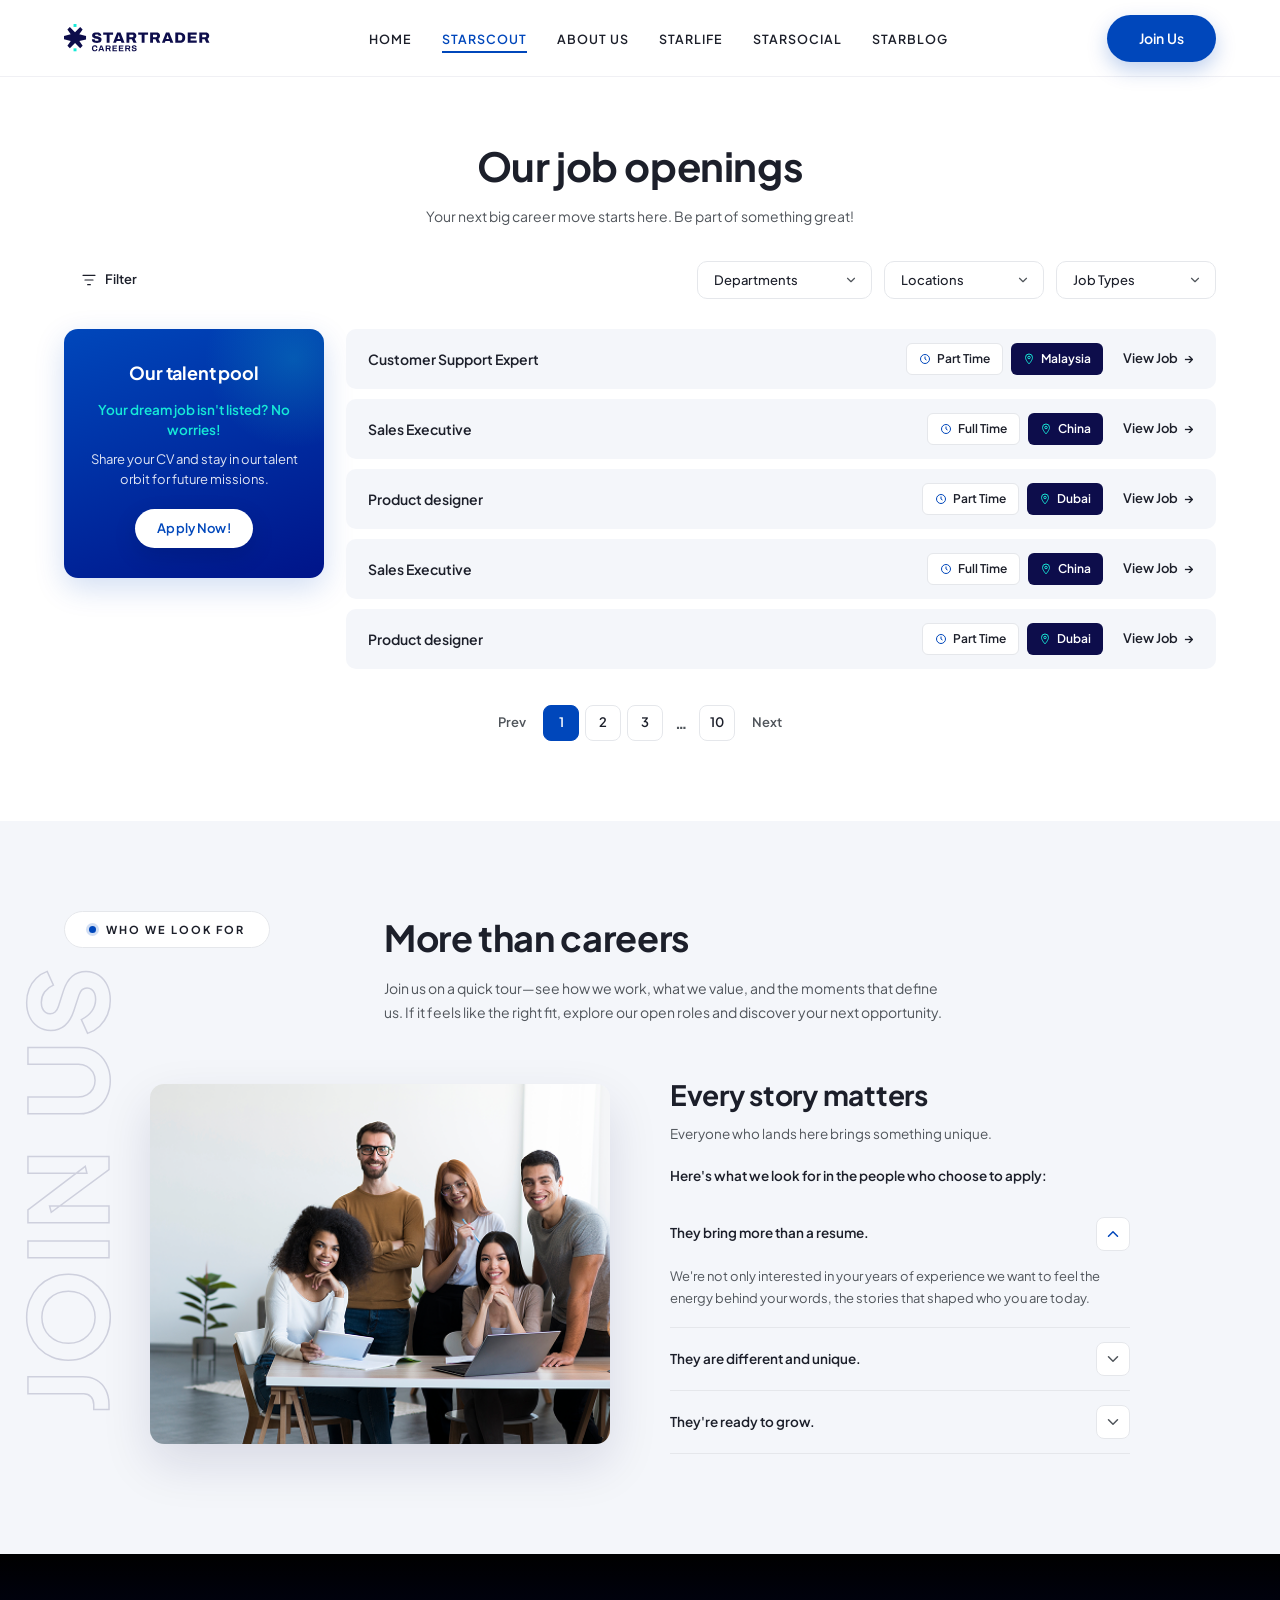
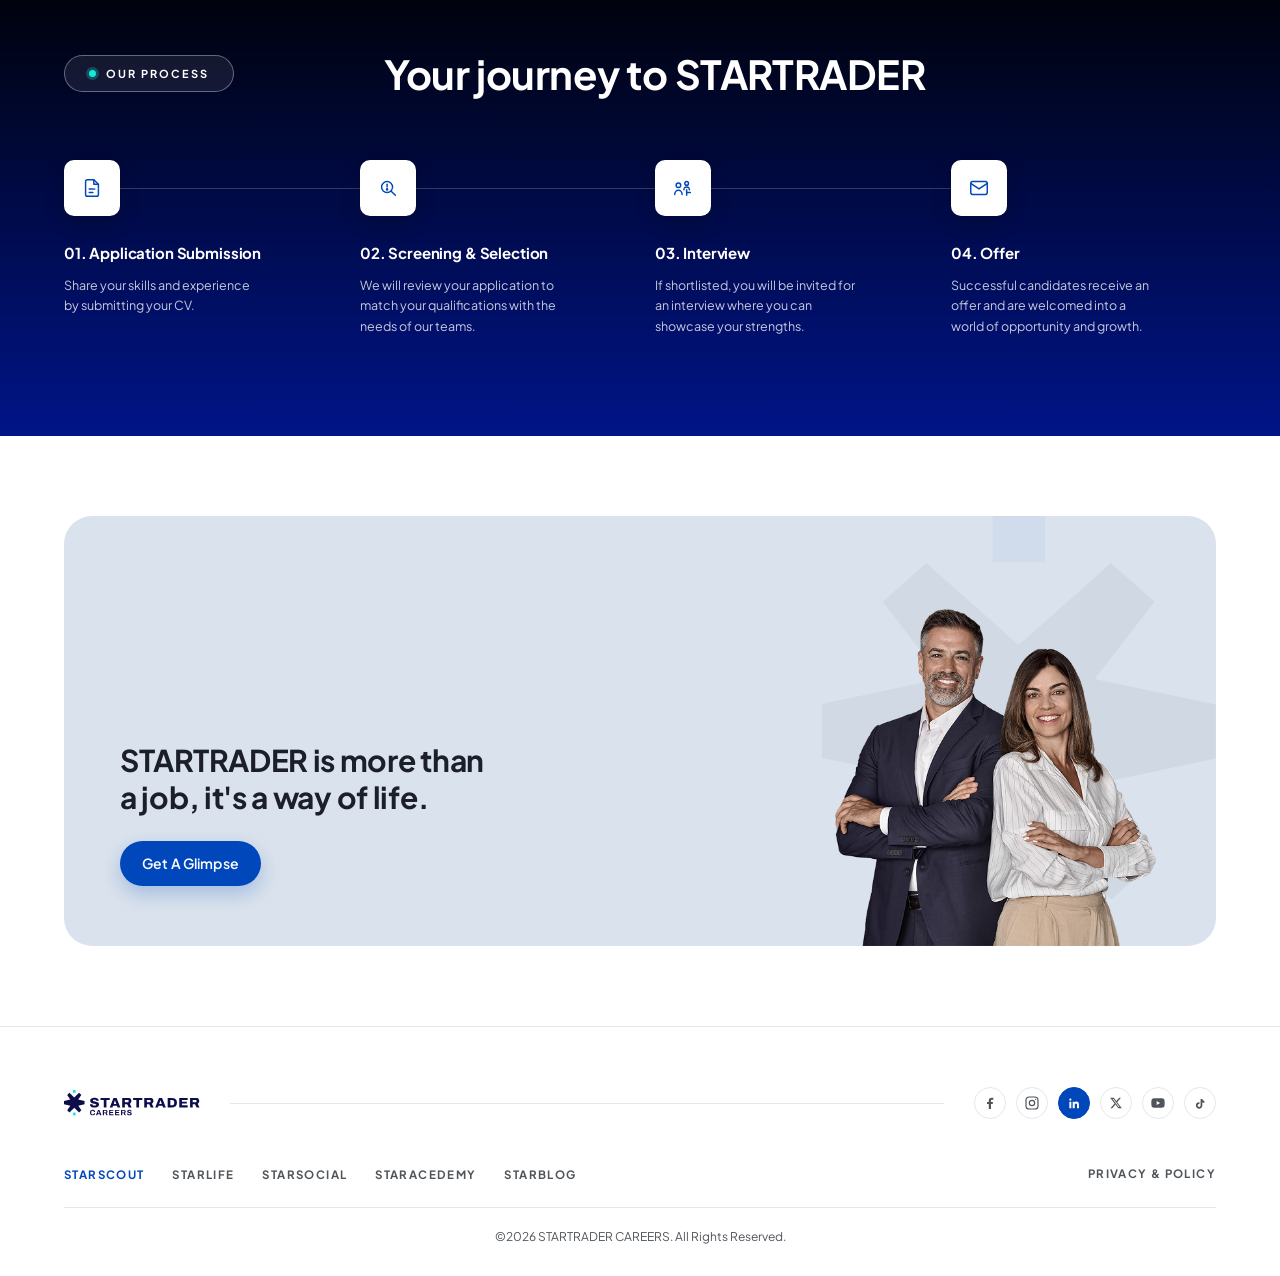
==== starscout.html @ c2f497a6 "Initial commit: Startrader Careers — home + STARSCOUT pages Full static site for STARTRADER Careers " ====
<!DOCTYPE html>
<html lang="en">
<head>
  <meta charset="UTF-8" />
  <meta name="viewport" content="width=device-width, initial-scale=1.0" />
  <meta name="description" content="STARSCOUT — Our job openings. Your next big career move starts here. Explore open positions at STARTRADER." />
  <title>STARSCOUT — STARTRADER Careers</title>

  <link rel="preconnect" href="https://fonts.googleapis.com" />
  <link rel="preconnect" href="https://fonts.gstatic.com" crossorigin />
  <link href="https://fonts.googleapis.com/css2?family=Plus+Jakarta+Sans:wght@300;400;500;600;700;800&display=swap" rel="stylesheet" />

  <link rel="icon" type="image/svg+xml" href="assets/Images/StarCareerLogo.svg" />
  <link rel="stylesheet" href="styles.css" />
</head>
<body class="page-starscout">

  <!-- ============ HEADER ============ -->
  <header class="site-header" id="siteHeader">
    <div class="container header-inner">
      <a class="brand" href="index.html" aria-label="STARTRADER Careers home">
        <img src="assets/Images/StarCareerLogo.svg" alt="STARTRADER Careers" />
      </a>

      <nav class="primary-nav" aria-label="Primary">
        <ul>
          <li><a href="index.html" class="nav-link">HOME</a></li>
          <li><a href="starscout.html" class="nav-link active">STARSCOUT</a></li>
          <li><a href="index.html#about" class="nav-link">ABOUT US</a></li>
          <li><a href="index.html#starlife" class="nav-link">STARLIFE</a></li>
          <li><a href="index.html#starsocial" class="nav-link">STARSOCIAL</a></li>
          <li><a href="index.html#starblog" class="nav-link">STARBLOG</a></li>
        </ul>
      </nav>

      <a href="#talent-pool" class="btn btn-primary join-btn">Join Us</a>

      <button class="menu-toggle" id="menuToggle" aria-label="Open menu" aria-expanded="false">
        <span></span><span></span><span></span>
      </button>
    </div>

    <div class="mobile-drawer" id="mobileDrawer" aria-hidden="true">
      <ul>
        <li><a href="index.html">HOME</a></li>
        <li><a href="starscout.html" class="active">STARSCOUT</a></li>
        <li><a href="index.html#about">ABOUT US</a></li>
        <li><a href="index.html#starlife">STARLIFE</a></li>
        <li><a href="index.html#starsocial">STARSOCIAL</a></li>
        <li><a href="index.html#starblog">STARBLOG</a></li>
        <li><a href="#talent-pool" class="btn btn-primary">Join Us</a></li>
      </ul>
    </div>
  </header>

  <!-- ============ OUR JOB OPENINGS ============ -->
  <section class="jobs-section" id="jobs">
    <div class="container">
      <header class="jobs-header reveal">
        <h1 class="jobs-title">Our job openings</h1>
        <p class="jobs-subtitle">Your next big career move starts here. Be part of something great!</p>
      </header>

      <!-- Filter bar -->
      <div class="filter-bar reveal" role="region" aria-label="Job filters">
        <button class="filter-trigger" type="button">
          <svg viewBox="0 0 24 24" width="16" height="16" fill="none" stroke="currentColor" stroke-width="1.8" stroke-linecap="round" stroke-linejoin="round" aria-hidden="true">
            <path d="M3 5h18M6 12h12M10 19h4"/>
          </svg>
          Filter
        </button>

        <div class="filter-controls">
          <label class="filter-select">
            <select aria-label="Departments">
              <option>Departments</option>
              <option>Engineering</option>
              <option>Sales</option>
              <option>Design</option>
              <option>Marketing</option>
              <option>Operations</option>
              <option>Customer Support</option>
            </select>
            <svg viewBox="0 0 24 24" width="14" height="14" fill="none" stroke="currentColor" stroke-width="2" stroke-linecap="round" stroke-linejoin="round" aria-hidden="true"><polyline points="6 9 12 15 18 9"/></svg>
          </label>

          <label class="filter-select">
            <select aria-label="Locations">
              <option>Locations</option>
              <option>Malaysia</option>
              <option>China</option>
              <option>Dubai</option>
              <option>Singapore</option>
              <option>United Kingdom</option>
            </select>
            <svg viewBox="0 0 24 24" width="14" height="14" fill="none" stroke="currentColor" stroke-width="2" stroke-linecap="round" stroke-linejoin="round" aria-hidden="true"><polyline points="6 9 12 15 18 9"/></svg>
          </label>

          <label class="filter-select">
            <select aria-label="Job Types">
              <option>Job Types</option>
              <option>Full Time</option>
              <option>Part Time</option>
              <option>Contract</option>
              <option>Internship</option>
            </select>
            <svg viewBox="0 0 24 24" width="14" height="14" fill="none" stroke="currentColor" stroke-width="2" stroke-linecap="round" stroke-linejoin="round" aria-hidden="true"><polyline points="6 9 12 15 18 9"/></svg>
          </label>
        </div>
      </div>

      <!-- Jobs layout: talent pool + job rows -->
      <div class="jobs-grid">

        <!-- Talent pool card -->
        <aside class="talent-pool reveal" id="talent-pool">
          <div class="talent-pool-inner">
            <h3>Our talent pool</h3>
            <p class="talent-hook">Your dream job isn't listed? No worries!</p>
            <p class="talent-desc">Share your CV and stay in our talent orbit for future missions.</p>
            <a href="#" class="btn btn-white talent-cta">Apply Now!</a>
          </div>
        </aside>

        <!-- Job rows -->
        <ul class="job-list" id="jobList">
          <li class="job-row reveal" data-delay="0">
            <span class="job-title">Customer Support Expert</span>
            <span class="job-tags">
              <span class="tag tag-time"><svg viewBox="0 0 24 24" width="12" height="12" fill="none" stroke="currentColor" stroke-width="2"><circle cx="12" cy="12" r="9"/><polyline points="12 7 12 12 15 14"/></svg>Part Time</span>
              <span class="tag tag-loc"><svg viewBox="0 0 24 24" width="12" height="12" fill="none" stroke="currentColor" stroke-width="2"><path d="M12 22s-7-8-7-13a7 7 0 0 1 14 0c0 5-7 13-7 13z"/><circle cx="12" cy="9" r="2.5"/></svg>Malaysia</span>
            </span>
            <a href="#" class="job-view">View Job <span aria-hidden="true">→</span></a>
          </li>

          <li class="job-row reveal" data-delay="60">
            <span class="job-title">Sales Executive</span>
            <span class="job-tags">
              <span class="tag tag-time"><svg viewBox="0 0 24 24" width="12" height="12" fill="none" stroke="currentColor" stroke-width="2"><circle cx="12" cy="12" r="9"/><polyline points="12 7 12 12 15 14"/></svg>Full Time</span>
              <span class="tag tag-loc"><svg viewBox="0 0 24 24" width="12" height="12" fill="none" stroke="currentColor" stroke-width="2"><path d="M12 22s-7-8-7-13a7 7 0 0 1 14 0c0 5-7 13-7 13z"/><circle cx="12" cy="9" r="2.5"/></svg>China</span>
            </span>
            <a href="#" class="job-view">View Job <span aria-hidden="true">→</span></a>
          </li>

          <li class="job-row reveal" data-delay="120">
            <span class="job-title">Product designer</span>
            <span class="job-tags">
              <span class="tag tag-time"><svg viewBox="0 0 24 24" width="12" height="12" fill="none" stroke="currentColor" stroke-width="2"><circle cx="12" cy="12" r="9"/><polyline points="12 7 12 12 15 14"/></svg>Part Time</span>
              <span class="tag tag-loc"><svg viewBox="0 0 24 24" width="12" height="12" fill="none" stroke="currentColor" stroke-width="2"><path d="M12 22s-7-8-7-13a7 7 0 0 1 14 0c0 5-7 13-7 13z"/><circle cx="12" cy="9" r="2.5"/></svg>Dubai</span>
            </span>
            <a href="#" class="job-view">View Job <span aria-hidden="true">→</span></a>
          </li>

          <li class="job-row reveal" data-delay="180">
            <span class="job-title">Sales Executive</span>
            <span class="job-tags">
              <span class="tag tag-time"><svg viewBox="0 0 24 24" width="12" height="12" fill="none" stroke="currentColor" stroke-width="2"><circle cx="12" cy="12" r="9"/><polyline points="12 7 12 12 15 14"/></svg>Full Time</span>
              <span class="tag tag-loc"><svg viewBox="0 0 24 24" width="12" height="12" fill="none" stroke="currentColor" stroke-width="2"><path d="M12 22s-7-8-7-13a7 7 0 0 1 14 0c0 5-7 13-7 13z"/><circle cx="12" cy="9" r="2.5"/></svg>China</span>
            </span>
            <a href="#" class="job-view">View Job <span aria-hidden="true">→</span></a>
          </li>

          <li class="job-row reveal" data-delay="240">
            <span class="job-title">Product designer</span>
            <span class="job-tags">
              <span class="tag tag-time"><svg viewBox="0 0 24 24" width="12" height="12" fill="none" stroke="currentColor" stroke-width="2"><circle cx="12" cy="12" r="9"/><polyline points="12 7 12 12 15 14"/></svg>Part Time</span>
              <span class="tag tag-loc"><svg viewBox="0 0 24 24" width="12" height="12" fill="none" stroke="currentColor" stroke-width="2"><path d="M12 22s-7-8-7-13a7 7 0 0 1 14 0c0 5-7 13-7 13z"/><circle cx="12" cy="9" r="2.5"/></svg>Dubai</span>
            </span>
            <a href="#" class="job-view">View Job <span aria-hidden="true">→</span></a>
          </li>
        </ul>
      </div>

      <!-- Pagination -->
      <nav class="pagination reveal" aria-label="Job results pagination">
        <button class="page-btn page-arrow" type="button" data-action="prev">Prev</button>
        <button class="page-btn is-active" type="button" aria-current="page">1</button>
        <button class="page-btn" type="button">2</button>
        <button class="page-btn" type="button">3</button>
        <span class="page-ellipsis">…</span>
        <button class="page-btn" type="button">10</button>
        <button class="page-btn page-arrow" type="button" data-action="next">Next</button>
      </nav>
    </div>
  </section>

  <!-- ============ MORE THAN CAREERS ============ -->
  <section class="more-careers" id="more-careers">
    <div class="mc-watermark" aria-hidden="true"><span>JOIN US</span></div>

    <div class="container">
      <div class="mc-head">
        <div class="pill pill-light reveal"><span class="pill-dot"></span>WHO WE LOOK FOR</div>
        <div class="mc-headline reveal">
          <h2>More than careers</h2>
          <p>Join us on a quick tour—see how we work, what we value, and the moments that define us. If it feels like the right fit, explore our open roles and discover your next opportunity.</p>
        </div>
      </div>

      <div class="mc-body">
        <div class="mc-image reveal">
          <img src="assets/Images/TeamPurpose.png" alt="STARTRADER team collaborating" />
        </div>

        <div class="mc-content reveal">
          <h3>Every story matters</h3>
          <p class="mc-lede">Everyone who lands here brings something unique.</p>
          <p class="mc-sub">Here's what we look for in the people who choose to apply:</p>

          <div class="accordion" id="mcAccordion">
            <details class="accordion-item" open>
              <summary>
                <span>They bring more than a resume.</span>
                <svg class="acc-icon" viewBox="0 0 24 24" width="20" height="20" fill="none" stroke="currentColor" stroke-width="2" stroke-linecap="round" stroke-linejoin="round" aria-hidden="true"><polyline points="6 9 12 15 18 9"/></svg>
              </summary>
              <div class="accordion-body">
                We're not only interested in your years of experience we want to feel the energy behind your words, the stories that shaped who you are today.
              </div>
            </details>

            <details class="accordion-item">
              <summary>
                <span>They are different and unique.</span>
                <svg class="acc-icon" viewBox="0 0 24 24" width="20" height="20" fill="none" stroke="currentColor" stroke-width="2" stroke-linecap="round" stroke-linejoin="round" aria-hidden="true"><polyline points="6 9 12 15 18 9"/></svg>
              </summary>
              <div class="accordion-body">
                We celebrate the perspectives, backgrounds, and ideas that don't fit a template — the kind that push the team forward in unexpected ways.
              </div>
            </details>

            <details class="accordion-item">
              <summary>
                <span>They're ready to grow.</span>
                <svg class="acc-icon" viewBox="0 0 24 24" width="20" height="20" fill="none" stroke="currentColor" stroke-width="2" stroke-linecap="round" stroke-linejoin="round" aria-hidden="true"><polyline points="6 9 12 15 18 9"/></svg>
              </summary>
              <div class="accordion-body">
                Curiosity, ownership, and a learning mindset matter more than a perfect track record. If you're hungry to grow, we'll meet you there.
              </div>
            </details>
          </div>
        </div>
      </div>
    </div>
  </section>

  <!-- ============ JOURNEY TO STARTRADER ============ -->
  <section class="journey" id="journey">
    <div class="container">
      <header class="journey-head">
        <div class="pill reveal"><span class="pill-dot"></span>OUR PROCESS</div>
        <h2 class="journey-title reveal">Your journey to STARTRADER</h2>
      </header>

      <ol class="journey-steps">
        <li class="journey-step reveal" data-delay="0">
          <div class="step-icon">
            <svg viewBox="0 0 24 24" width="22" height="22" fill="none" stroke="currentColor" stroke-width="1.6" stroke-linecap="round" stroke-linejoin="round" aria-hidden="true">
              <path d="M14 3H7a2 2 0 0 0-2 2v14a2 2 0 0 0 2 2h10a2 2 0 0 0 2-2V8z"/>
              <polyline points="14 3 14 8 19 8"/>
              <line x1="9" y1="13" x2="15" y2="13"/>
              <line x1="9" y1="17" x2="13" y2="17"/>
            </svg>
          </div>
          <h4>01. Application Submission</h4>
          <p>Share your skills and experience by submitting your CV.</p>
        </li>

        <li class="journey-step reveal" data-delay="80">
          <div class="step-icon">
            <svg viewBox="0 0 24 24" width="22" height="22" fill="none" stroke="currentColor" stroke-width="1.6" stroke-linecap="round" stroke-linejoin="round" aria-hidden="true">
              <circle cx="11" cy="11" r="6"/>
              <line x1="15.5" y1="15.5" x2="20" y2="20"/>
              <line x1="11" y1="8" x2="11" y2="11"/>
              <circle cx="11" cy="13.5" r="0.6" fill="currentColor"/>
            </svg>
          </div>
          <h4>02. Screening &amp; Selection</h4>
          <p>We will review your application to match your qualifications with the needs of our teams.</p>
        </li>

        <li class="journey-step reveal" data-delay="160">
          <div class="step-icon">
            <svg viewBox="0 0 24 24" width="22" height="22" fill="none" stroke="currentColor" stroke-width="1.6" stroke-linecap="round" stroke-linejoin="round" aria-hidden="true">
              <circle cx="7" cy="9" r="2.5"/>
              <path d="M3 19c0-2.5 1.8-4.5 4-4.5s4 2 4 4.5"/>
              <circle cx="16" cy="7" r="2"/>
              <path d="M13 14c0-1.8 1.3-3.2 3-3.2s3 1.4 3 3.2"/>
              <line x1="16" y1="14" x2="16" y2="20"/>
              <line x1="16" y1="17" x2="20" y2="17"/>
            </svg>
          </div>
          <h4>03. Interview</h4>
          <p>If shortlisted, you will be invited for an interview where you can showcase your strengths.</p>
        </li>

        <li class="journey-step reveal" data-delay="240">
          <div class="step-icon">
            <svg viewBox="0 0 24 24" width="22" height="22" fill="none" stroke="currentColor" stroke-width="1.6" stroke-linecap="round" stroke-linejoin="round" aria-hidden="true">
              <rect x="3" y="5" width="18" height="14" rx="2"/>
              <polyline points="3 7 12 13 21 7"/>
            </svg>
          </div>
          <h4>04. Offer</h4>
          <p>Successful candidates receive an offer and are welcomed into a world of opportunity and growth.</p>
        </li>
      </ol>
    </div>
  </section>

  <!-- ============ WAY OF LIFE CTA ============ -->
  <section class="final-cta" id="way-of-life">
    <div class="container">
      <div class="cta-card reveal">
        <div class="cta-bg" aria-hidden="true">
          <img src="assets/Images/footerBackground.svg" alt="" />
        </div>
        <div class="cta-copy">
          <h2>STARTRADER is more than<br />a job, it's a way of life.</h2>
          <a href="#jobs" class="btn btn-primary">Get A Glimpse</a>
        </div>
        <div class="cta-people">
          <img src="assets/Images/fotterImage.png" alt="STARTRADER team members" />
        </div>
      </div>
    </div>
  </section>

  <!-- ============ FOOTER ============ -->
  <footer class="site-footer">
    <div class="container">
      <div class="footer-top">
        <a class="brand" href="index.html" aria-label="STARTRADER Careers home">
          <img src="assets/Images/StarCareerLogo.svg" alt="STARTRADER Careers" />
        </a>
        <div class="footer-divider"></div>
        <ul class="footer-socials" aria-label="Social media">
          <li><a href="#" aria-label="Facebook"><svg viewBox="0 0 24 24" width="16" height="16" fill="currentColor"><path d="M13.5 21v-7.5h2.5l.5-3h-3V8.5c0-.9.3-1.5 1.6-1.5H17V4.3C16.6 4.2 15.5 4 14.3 4 11.9 4 10.2 5.5 10.2 8.2v2.3H7.5v3h2.7V21h3.3z"/></svg></a></li>
          <li><a href="#" aria-label="Instagram"><svg viewBox="0 0 24 24" width="16" height="16" fill="none" stroke="currentColor" stroke-width="1.8"><rect x="3" y="3" width="18" height="18" rx="5"/><circle cx="12" cy="12" r="4"/><circle cx="17.5" cy="6.5" r="1" fill="currentColor" stroke="none"/></svg></a></li>
          <li class="social-blue"><a href="#" aria-label="LinkedIn"><svg viewBox="0 0 24 24" width="16" height="16" fill="currentColor"><path d="M6.5 8.5a1.7 1.7 0 110-3.4 1.7 1.7 0 010 3.4zM5 10h3v10H5V10zm5 0h2.9v1.4h.04c.4-.75 1.4-1.55 2.86-1.55 3.06 0 3.62 2 3.62 4.7V20H16.5v-4.6c0-1.1-.02-2.5-1.55-2.5-1.55 0-1.79 1.2-1.79 2.42V20H10V10z"/></svg></a></li>
          <li><a href="#" aria-label="X"><svg viewBox="0 0 24 24" width="14" height="14" fill="currentColor"><path d="M17.5 3h3l-6.6 7.6L22 21h-6.1l-4.8-6.3L5.6 21H2.5l7.1-8.1L2 3h6.2l4.3 5.7L17.5 3zm-1.1 16h1.7L7.7 5H6L16.4 19z"/></svg></a></li>
          <li><a href="#" aria-label="YouTube"><svg viewBox="0 0 24 24" width="16" height="16" fill="currentColor"><path d="M21.6 7.2c-.2-.9-.9-1.6-1.8-1.8C18.1 5 12 5 12 5s-6.1 0-7.8.4c-.9.2-1.6.9-1.8 1.8C2 9 2 12 2 12s0 3 .4 4.8c.2.9.9 1.6 1.8 1.8C5.9 19 12 19 12 19s6.1 0 7.8-.4c.9-.2 1.6-.9 1.8-1.8.4-1.8.4-4.8.4-4.8s0-3-.4-4.8zM10 15V9l5.2 3L10 15z"/></svg></a></li>
          <li><a href="#" aria-label="TikTok"><svg viewBox="0 0 24 24" width="14" height="14" fill="currentColor"><path d="M19.5 8.5c-1.8 0-3.3-1.4-3.5-3.2V5h-3v11.2c0 1.4-1.1 2.5-2.5 2.5S8 17.6 8 16.2s1.1-2.5 2.5-2.5c.2 0 .4 0 .6.1v-3c-.2 0-.4-.05-.6-.05A5.55 5.55 0 0 0 5 16.2C5 19.3 7.5 21.7 10.5 21.7s5.5-2.5 5.5-5.5v-5.5c1 .7 2.2 1.1 3.5 1.1V8.5z"/></svg></a></li>
        </ul>
      </div>

      <div class="footer-bottom">
        <ul class="footer-links">
          <li><a href="starscout.html" class="active">STARSCOUT</a></li>
          <li><a href="index.html#starlife">STARLIFE</a></li>
          <li><a href="index.html#starsocial">STARSOCIAL</a></li>
          <li><a href="#">STARACEDEMY</a></li>
          <li><a href="index.html#starblog">STARBLOG</a></li>
        </ul>
        <a href="#" class="footer-policy">PRIVACY &amp; POLICY</a>
      </div>

      <p class="copyright">©2026 STARTRADER CAREERS. All Rights Reserved.</p>
    </div>
  </footer>

  <script src="script.js"></script>
</body>
</html>
---- styles.css ----
/* ============================================
   STARTRADER CAREERS — Stylesheet
   Brand colors: https://www.startrader.com/brand-hub/
============================================ */

:root {
  --primary-dark-blue: #0D0D4B;
  --primary-cyan:      #16E9D7;
  --primary-blue:      #0047BB;
  --light-gray:        #DAE3ED;
  --navy-blue:         #001489;
  --dark-charcoal:     #1C1F2A;
  --medium-gray:       #50555B;
  --warm-beige:        #DFC5AE;

  --white:             #FFFFFF;
  --off-white:         #F4F6FA;
  --black:             #0A0A1A;
  --text:              #1C1F2A;
  --text-muted:        #6B7280;
  --border:            #E5E7EB;

  --radius-sm: 8px;
  --radius-md: 14px;
  --radius-lg: 22px;
  --radius-xl: 28px;

  --shadow-sm: 0 2px 8px rgba(13, 13, 75, 0.06);
  --shadow-md: 0 10px 30px rgba(13, 13, 75, 0.10);
  --shadow-lg: 0 24px 60px rgba(13, 13, 75, 0.18);

  --ease: cubic-bezier(.22, .61, .36, 1);
  --ease-out: cubic-bezier(.16, 1, .3, 1);

  --header-h: 76px;
  --max-w: 1200px;
}

/* ============== RESET ============== */
*,*::before,*::after { box-sizing: border-box; }
html { scroll-behavior: smooth; -webkit-text-size-adjust: 100%; }
body {
  margin: 0;
  font-family: 'Plus Jakarta Sans', system-ui, -apple-system, Segoe UI, Roboto, sans-serif;
  color: var(--text);
  background: var(--white);
  line-height: 1.5;
  -webkit-font-smoothing: antialiased;
  text-rendering: optimizeLegibility;
  overflow-x: hidden;
}
img, svg, video { display: block; max-width: 100%; height: auto; }
a { color: inherit; text-decoration: none; }
ul { list-style: none; padding: 0; margin: 0; }
button { font: inherit; cursor: pointer; border: 0; background: none; color: inherit; }
h1,h2,h3,h4 { margin: 0; font-weight: 700; letter-spacing: -0.01em; }
p { margin: 0; }

.container {
  width: 100%;
  max-width: var(--max-w);
  margin: 0 auto;
  padding: 0 24px;
}

/* ============== BUTTONS ============== */
.btn {
  display: inline-flex;
  align-items: center;
  justify-content: center;
  gap: 8px;
  padding: 12px 22px;
  border-radius: 50px;
  font-weight: 600;
  font-size: 14px;
  letter-spacing: 0.01em;
  transition: transform .25s var(--ease), box-shadow .25s var(--ease), background .25s var(--ease), color .25s var(--ease);
  white-space: nowrap;
}
.btn-primary {
  background: var(--primary-blue);
  color: #fff;
  box-shadow: 0 8px 20px rgba(0, 71, 187, 0.25);
}
.btn-primary:hover {
  transform: translateY(-2px);
  box-shadow: 0 14px 28px rgba(0, 71, 187, 0.35);
  background: #003ea5;
}
.btn-ghost {
  background: rgba(255,255,255,0.08);
  color: #fff;
  border: 1.5px solid rgba(255,255,255,0.9);
  backdrop-filter: blur(8px);
  -webkit-backdrop-filter: blur(8px);
}
.btn-ghost:hover {
  background: #fff;
  color: var(--primary-blue);
  transform: translateY(-2px);
}
.btn-white {
  background: var(--white);
  color: var(--primary-blue);
  box-shadow: 0 8px 24px rgba(0,0,0,0.12);
}
.btn-white:hover {
  transform: translateY(-2px);
  box-shadow: 0 14px 32px rgba(0,0,0,0.2);
  background: var(--primary-blue);
  color: #fff;
}

/* ============== HEADER ============== */
.site-header {
  position: fixed;
  top: 0; left: 0; right: 0;
  background: rgba(255,255,255,0.85);
  backdrop-filter: blur(14px);
  -webkit-backdrop-filter: blur(14px);
  border-bottom: 1px solid rgba(13, 13, 75, 0.06);
  z-index: 100;
  transition: box-shadow .3s var(--ease), background .3s var(--ease);
}
.site-header.scrolled {
  background: rgba(255,255,255,0.95);
  box-shadow: var(--shadow-sm);
}
.header-inner {
  height: var(--header-h);
  display: flex;
  align-items: center;
  justify-content: space-between;
  gap: 24px;
}
.brand img { height: 28px; width: auto; }
.primary-nav ul {
  display: flex;
  gap: 30px;
  align-items: center;
}
.nav-link {
  position: relative;
  font-size: 12.5px;
  font-weight: 600;
  letter-spacing: 0.08em;
  color: var(--text);
  padding: 6px 0;
  transition: color .25s var(--ease);
}
.nav-link::after {
  content: '';
  position: absolute;
  left: 50%;
  bottom: 0;
  height: 2px;
  width: 0;
  background: var(--primary-blue);
  transition: width .35s var(--ease), left .35s var(--ease);
}
.nav-link:hover { color: var(--primary-blue); }
.nav-link:hover::after,
.nav-link.active::after { width: 100%; left: 0; }
.nav-link.active { color: var(--primary-blue); }
.join-btn {
  padding: 13px 32px;
  font-size: 14px;
  border-radius: 50px;
}

.menu-toggle {
  display: none;
  width: 36px; height: 36px;
  flex-direction: column;
  justify-content: center;
  gap: 5px;
  align-items: center;
}
.menu-toggle span {
  width: 22px; height: 2px;
  background: var(--text);
  border-radius: 2px;
  transition: transform .3s var(--ease), opacity .3s var(--ease);
}
.menu-toggle.open span:nth-child(1) { transform: translateY(7px) rotate(45deg); }
.menu-toggle.open span:nth-child(2) { opacity: 0; }
.menu-toggle.open span:nth-child(3) { transform: translateY(-7px) rotate(-45deg); }

.mobile-drawer {
  position: fixed;
  top: var(--header-h);
  left: 0; right: 0;
  background: #fff;
  box-shadow: var(--shadow-md);
  max-height: 0;
  overflow: hidden;
  transition: max-height .4s var(--ease);
}
.mobile-drawer.open { max-height: 560px; }
.mobile-drawer ul {
  padding: 12px 20px 22px;
  display: flex;
  flex-direction: column;
  gap: 0;
}
.mobile-drawer a:not(.btn) {
  display: block;
  padding: 14px 4px;
  font-size: 13.5px;
  font-weight: 600;
  letter-spacing: 0.08em;
  color: var(--text);
  border-bottom: 1px solid var(--border);
  transition: color .2s var(--ease);
}
.mobile-drawer a:not(.btn):hover,
.mobile-drawer a.active { color: var(--primary-blue); }
.mobile-drawer .btn {
  display: inline-flex;
  margin: 18px 0 0;
  align-self: flex-start;
  padding: 11px 28px;
  font-size: 13.5px;
}

/* ============== HERO ============== */
.hero {
  position: relative;
  min-height: 560px;
  height: 75vh;
  max-height: 720px;
  margin-top: var(--header-h);
  overflow: hidden;
  display: flex;
  align-items: center;
  background: #111;
}
.hero-media {
  position: absolute; inset: 0;
  z-index: 0;
}
.hero-img {
  width: 100%; height: 100%;
  object-fit: cover;
  object-position: center right;
  transform: scale(1.05);
  animation: heroZoom 14s var(--ease-out) forwards;
}
@keyframes heroZoom {
  from { transform: scale(1.12); }
  to { transform: scale(1); }
}
.hero::before {
  content:'';
  position:absolute; inset:0;
  background: linear-gradient(90deg, rgba(13,13,75,0.55) 0%, rgba(13,13,75,0.25) 45%, rgba(13,13,75,0) 70%);
  z-index: 1;
}
.hero-content {
  position: relative;
  z-index: 2;
  color: #fff;
}
.hero-title {
  font-size: clamp(28px, 4.6vw, 56px);
  line-height: 1.1;
  font-weight: 600;
  max-width: 760px;
  letter-spacing: -0.02em;
}
.hero-brand { font-weight: 800; }
.hero-rule {
  width: 200px; height: 2px;
  background: #fff;
  margin: 24px 0 28px;
  transform-origin: left;
  transform: scaleX(0);
  animation: ruleIn 1.2s var(--ease-out) .5s forwards;
}
@keyframes ruleIn { to { transform: scaleX(1); } }
.hero-cta { font-size: 13px; padding: 12px 26px; }

/* ============== VIDEO STRIP ============== */
.video-strip {
  position: relative;
  width: 100%;
  background: #000;
  aspect-ratio: 16 / 9;
  max-height: 720px;
  overflow: hidden;
}
.brand-video {
  width: 100%; height: 100%;
  object-fit: cover;
  display: block;
}
.video-control {
  position: absolute;
  top: 50%; left: 50%;
  transform: translate(-50%, -50%);
  width: 84px; height: 84px;
  border-radius: 50%;
  background: rgba(255, 255, 255, 0.95);
  color: var(--primary-blue);
  display: flex;
  align-items: center;
  justify-content: center;
  cursor: pointer;
  box-shadow: 0 10px 30px rgba(0,0,0,0.35);
  transition: transform .25s var(--ease), background .25s var(--ease), opacity .35s var(--ease);
  z-index: 2;
}
.video-control::before {
  content: '';
  position: absolute;
  inset: -10px;
  border-radius: 50%;
  border: 2px solid rgba(255,255,255,0.4);
  animation: ringPulse 2.4s ease-out infinite;
  pointer-events: none;
}
@keyframes ringPulse {
  0%   { transform: scale(0.85); opacity: 0.9; }
  100% { transform: scale(1.4); opacity: 0; }
}
.video-control:hover {
  transform: translate(-50%, -50%) scale(1.08);
  background: #fff;
}
.video-control .icon-play { margin-left: 4px; display: block; }
.video-control .icon-pause { display: none; }
.video-control.is-playing .icon-play { display: none; }
.video-control.is-playing .icon-pause { display: block; }
.video-control.is-playing::before { display: none; }

/* When playing: fade button unless hovered */
.video-strip.is-playing .video-control {
  opacity: 0;
}
.video-strip.is-playing:hover .video-control,
.video-strip.is-playing .video-control:focus-visible {
  opacity: 1;
}

/* ============== STARSTORY ============== */
.starstory {
  background: linear-gradient(180deg, #000 0%, #001489 100%);
  color: #fff;
  padding: 90px 0 110px;
  position: relative;
  overflow: hidden;
}
.starstory::before,
.starstory::after {
  content:'';
  position: absolute;
  width: 540px; height: 540px;
  border-radius: 50%;
  background: radial-gradient(circle, rgba(22,233,215,0.12) 0%, transparent 70%);
  pointer-events: none;
}
.starstory::before { top: -180px; left: -180px; }
.starstory::after  { bottom: -200px; right: -160px; background: radial-gradient(circle, rgba(255,255,255,0.10) 0%, transparent 70%); }

.starstory-head {
  display: grid;
  grid-template-columns: 200px 1fr;
  align-items: start;
  gap: 40px;
  margin-bottom: 56px;
}
.starstory-head .pill { justify-self: start; align-self: start; }
.starstory-copy {
  padding-left: 80px;
  max-width: 720px;
}
.pill {
  display: inline-flex;
  align-items: center;
  justify-content: center;
  gap: 10px;
  padding: 12px 24px;
  border-radius: 999px;
  background: rgba(255,255,255,0.08);
  border: 1px solid rgba(255,255,255,0.35);
  font-size: 11px;
  font-weight: 700;
  letter-spacing: 0.18em;
  color: #fff;
  width: auto;
  white-space: nowrap;
  line-height: 1;
}
.pill.light {
  background: rgba(255,255,255,0.10);
  border-color: rgba(255,255,255,0.35);
}
.pill-dot {
  width: 7px; height: 7px;
  background: var(--primary-cyan);
  border-radius: 50%;
  box-shadow: 0 0 0 3px rgba(22,233,215,0.25);
  animation: pulse 2.4s ease-in-out infinite;
}
@keyframes pulse {
  0%,100% { transform: scale(1); opacity: 1; }
  50%     { transform: scale(1.3); opacity: .7; }
}
.section-title {
  font-size: clamp(28px, 3.8vw, 44px);
  font-weight: 700;
  letter-spacing: 0.02em;
  margin-bottom: 18px;
  text-align: left;
}
.section-lede {
  font-size: 14.5px;
  line-height: 1.7;
  color: rgba(255,255,255,0.85);
  text-align: left;
  max-width: 620px;
  margin: 0;
}

.story-grid {
  display: grid;
  grid-template-columns: repeat(3, 1fr);
  gap: 22px;
}
.story-card {
  position: relative;
  background: #fff;
  color: var(--text);
  padding: 32px 28px 56px;
  border-radius: var(--radius-md);
  min-height: 200px;
  display: flex;
  flex-direction: column;
  gap: 14px;
  overflow: hidden;
  transition: transform .35s var(--ease), box-shadow .35s var(--ease);
}
.story-card::before {
  content:'';
  position: absolute;
  inset: 0;
  background: linear-gradient(135deg, var(--primary-blue), var(--primary-dark-blue));
  opacity: 0;
  transition: opacity .4s var(--ease);
  z-index: 0;
}
.story-card > * { position: relative; z-index: 1; }
.story-card:hover {
  transform: translateY(-6px);
  box-shadow: 0 24px 50px rgba(0,0,0,0.22);
}
.story-card:hover::before { opacity: 1; }
.story-card:hover h3,
.story-card:hover p,
.story-card:hover .card-arrow { color: #fff; }
.story-card:hover .card-rule { background: rgba(255,255,255,0.5); width: 100%; }

.story-card h3 {
  font-size: 18px;
  font-weight: 800;
  letter-spacing: 0.04em;
  transition: color .3s var(--ease);
}
.card-rule {
  display: block;
  width: 40px; height: 1px;
  background: var(--border);
  transition: background .3s var(--ease), width .4s var(--ease);
}
.story-card p {
  font-size: 13.5px;
  line-height: 1.7;
  color: var(--medium-gray);
  transition: color .3s var(--ease);
}
.card-arrow {
  position: absolute;
  right: 24px; bottom: 22px;
  font-size: 20px;
  color: var(--primary-blue);
  opacity: 0;
  transform: translateX(-8px);
  transition: opacity .3s var(--ease), transform .35s var(--ease), color .3s var(--ease);
}
.story-card:hover .card-arrow {
  opacity: 1;
  transform: translateX(0);
}

@media (min-width: 880px) {
  /* top row: 3 equal cards; bottom row: 2 equal cards */
  .story-grid {
    grid-template-columns: repeat(6, 1fr);
  }
  .story-card { grid-column: span 2; }
  .story-card--wide { grid-column: span 3; }
}

/* ============== CEO MESSAGE ============== */
.ceo {
  position: relative;
  background: #fff;
  overflow: hidden;
}
.ceo-bg {
  position: absolute;
  inset: 0;
  z-index: 0;
}
.ceo-bg img {
  width: 100%; height: 100%;
  object-fit: cover;
  object-position: right center;
  opacity: 0.6;
}
.ceo {
  padding: 80px 0 0;
  min-height: 520px;
}
.ceo-inner {
  position: relative;
  z-index: 1;
  display: grid;
  grid-template-columns: minmax(280px, 460px) 1fr;
  gap: 60px;
  align-items: end;
  min-height: 440px;
}
.ceo-photo {
  align-self: end;
}
.ceo-photo img {
  width: 100%;
  max-width: 420px;
  display: block;
  margin: 0 auto;
  filter: drop-shadow(0 30px 40px rgba(0,0,0,0.15));
}
.ceo-copy {
  align-self: center;
  padding-bottom: 80px;
}
.ceo-copy { max-width: 460px; }
.ceo-title {
  font-size: clamp(20px, 2.2vw, 26px);
  font-weight: 700;
  color: var(--text);
  margin-bottom: 6px;
}
.ceo-subtitle {
  font-size: 12px;
  letter-spacing: 0.08em;
  font-weight: 600;
  color: var(--primary-blue);
  margin-bottom: 18px;
}
.ceo-quote {
  font-size: 14.5px;
  line-height: 1.7;
  color: var(--medium-gray);
  font-style: italic;
}

/* ============== PURPOSE ============== */
.purpose {
  background: var(--primary-blue);
  color: #fff;
  padding: 90px 0 100px;
  position: relative;
  overflow: hidden;
}
.purpose-inner {
  display: grid;
  grid-template-columns: 1fr 1fr;
  gap: 60px;
  align-items: start;
}
.purpose-title {
  font-size: clamp(28px, 3.6vw, 42px);
  font-weight: 700;
  line-height: 1.15;
  margin: 22px 0 32px;
  letter-spacing: -0.01em;
}
.purpose-image {
  border-radius: var(--radius-md);
  overflow: hidden;
  max-width: 460px;
  box-shadow: 0 24px 60px rgba(0,0,0,0.3);
}
.purpose-image img {
  width: 100%;
  height: 240px;
  object-fit: cover;
  transition: transform .8s var(--ease-out);
}
.purpose-image:hover img { transform: scale(1.06); }
.purpose-lede {
  font-size: 14.5px;
  line-height: 1.75;
  color: rgba(255,255,255,0.9);
  margin-bottom: 30px;
  max-width: 540px;
}
.purpose-row {
  display: grid;
  grid-template-columns: 200px 1fr;
  gap: 30px;
  align-items: start;
  padding: 18px 0;
}
.purpose-row h4 {
  font-size: 14px;
  font-weight: 700;
  letter-spacing: 0.02em;
}
.purpose-row p {
  font-size: 13.5px;
  line-height: 1.7;
  color: rgba(255,255,255,0.85);
}
.purpose-divider {
  height: 1px;
  background: rgba(255,255,255,0.2);
}
.purpose-cta { margin-top: 28px; padding: 12px 30px; }

/* ============== FINAL CTA ============== */
.final-cta {
  background: #fff;
  padding: 80px 0;
}
.cta-card {
  position: relative;
  background: var(--light-gray);
  border-radius: var(--radius-xl);
  overflow: hidden;
  padding: 60px 60px 0;
  display: grid;
  grid-template-columns: 1fr 460px;
  align-items: end;
  gap: 40px;
  min-height: 340px;
}
.cta-bg {
  position: absolute;
  top: 0; right: 0; bottom: 0;
  width: 55%;
  z-index: 0;
  pointer-events: none;
  opacity: 0.85;
}
.cta-bg img {
  width: 100%; height: 100%;
  object-fit: contain;
  object-position: right center;
}
.cta-copy {
  position: relative;
  z-index: 2;
  padding-bottom: 60px;
}
.cta-copy h2 {
  font-size: clamp(22px, 2.6vw, 32px);
  font-weight: 700;
  color: var(--text);
  margin-bottom: 24px;
  line-height: 1.25;
}
.cta-people {
  position: relative;
  z-index: 1;
  justify-self: end;
  align-self: end;
}
.cta-people img {
  max-height: 380px;
  width: auto;
  display: block;
}

/* ============== FOOTER ============== */
.site-footer {
  background: #fff;
  padding: 60px 0 30px;
  border-top: 1px solid var(--border);
}
.footer-top {
  display: flex;
  align-items: center;
  gap: 30px;
  padding-bottom: 28px;
}
.footer-top .brand img { height: 26px; }
.footer-divider {
  flex: 1;
  height: 1px;
  background: var(--border);
}
.footer-socials {
  display: flex;
  gap: 10px;
}
.footer-socials a {
  width: 32px; height: 32px;
  border-radius: 50%;
  background: #fff;
  border: 1px solid var(--border);
  display: inline-flex;
  align-items: center;
  justify-content: center;
  color: var(--medium-gray);
  transition: all .25s var(--ease);
}
.footer-socials a:hover {
  background: var(--primary-blue);
  color: #fff;
  border-color: var(--primary-blue);
  transform: translateY(-2px);
}
.footer-socials .social-blue a {
  background: var(--primary-blue);
  color: #fff;
  border-color: var(--primary-blue);
}
.footer-bottom {
  display: flex;
  justify-content: space-between;
  align-items: center;
  padding: 14px 0;
  flex-wrap: wrap;
  gap: 14px;
}
.footer-links {
  display: flex;
  gap: 28px;
  flex-wrap: wrap;
}
.footer-links a {
  font-size: 11.5px;
  font-weight: 700;
  letter-spacing: 0.12em;
  color: var(--medium-gray);
  transition: color .25s var(--ease);
}
.footer-links a:hover,
.footer-links a.active { color: var(--primary-blue); }
.footer-policy {
  font-size: 11.5px;
  font-weight: 700;
  letter-spacing: 0.12em;
  color: var(--medium-gray);
  transition: color .25s var(--ease);
}
.footer-policy:hover { color: var(--primary-blue); }
.copyright {
  text-align: center;
  font-size: 12px;
  color: var(--medium-gray);
  padding-top: 20px;
  border-top: 1px solid var(--border);
  margin-top: 8px;
}

/* ============== REVEAL ANIMATION ============== */
.reveal {
  opacity: 0;
  transform: translateY(28px);
  transition: opacity .8s var(--ease-out), transform .8s var(--ease-out);
  will-change: opacity, transform;
}
.reveal.in-view {
  opacity: 1;
  transform: translateY(0);
}

/* ============== RESPONSIVE ============== */
@media (max-width: 1024px) {
  .ceo { padding: 60px 0; }
  .ceo-inner { grid-template-columns: 1fr; gap: 30px; text-align: center; align-items: center; min-height: 0; }
  .ceo-copy { margin: 0 auto; padding-bottom: 0; align-self: auto; }
  .ceo-photo { align-self: auto; }
  .purpose-inner { grid-template-columns: 1fr; gap: 36px; }
  .purpose-image { max-width: 100%; }
  .cta-card { grid-template-columns: 1fr; padding: 44px 32px 0; text-align: center; min-height: 0; }
  .cta-copy { padding-bottom: 30px; }
  .cta-people { justify-self: center; }
  .cta-bg { width: 100%; opacity: 0.4; }
  .starstory-head { grid-template-columns: 1fr; gap: 22px; }
  .starstory-head .pill { justify-self: start; }
  .starstory-copy { padding-left: 0; }
  .section-title, .section-lede { text-align: left; margin-left: 0; }
}

@media (max-width: 880px) {
  .primary-nav, .join-btn { display: none; }
  .menu-toggle { display: flex; }
  .story-grid { grid-template-columns: 1fr 1fr; }
  .story-card, .story-card--wide { grid-column: span 1; }
}

@media (max-width: 640px) {
  :root { --header-h: 64px; }
  .container { padding: 0 18px; }

  .header-inner { gap: 12px; }
  .brand img { height: 24px; }

  .hero { height: auto; padding: 90px 0 70px; min-height: 440px; }
  .hero::before {
    background: linear-gradient(180deg, rgba(13,13,75,0.6) 0%, rgba(13,13,75,0.4) 100%);
  }
  .hero-title { font-size: clamp(24px, 7vw, 34px); }
  .hero-rule { width: 120px; }

  .video-control { width: 64px; height: 64px; }
  .video-control svg { width: 26px; height: 26px; }
  .video-strip { aspect-ratio: 16 / 12; max-height: 520px; }

  .starstory, .purpose, .ceo, .final-cta { padding: 60px 0; }
  .starstory-head { gap: 18px; margin-bottom: 36px; }
  .story-grid { grid-template-columns: 1fr; gap: 14px; }
  .story-card { padding: 26px 22px 50px; min-height: 0; }

  .ceo-inner { gap: 24px; }
  .ceo-photo img { max-width: 280px; }

  .purpose-title { margin: 16px 0 22px; }
  .purpose-image img { height: 200px; }
  .purpose-row { grid-template-columns: 1fr; gap: 6px; padding: 14px 0; }
  .purpose-cta { margin-top: 18px; }

  .cta-card {
    padding: 36px 24px 0;
    min-height: 0;
    border-radius: 20px;
  }
  .cta-copy { padding-bottom: 24px; }
  .cta-copy h2 { font-size: 20px; margin-bottom: 18px; }
  .cta-people img { max-height: 200px; }

  .footer-top { flex-wrap: wrap; gap: 18px; }
  .footer-divider { display: none; }
  .footer-bottom { flex-direction: column; align-items: flex-start; gap: 10px; }
  .footer-links { gap: 18px; }
}

/* ============================================
   STARSCOUT PAGE
============================================ */

.page-starscout { background: #fff; }
.page-starscout main { padding-top: var(--header-h); }

/* offset for fixed header — applies to sections that start at top of page */
.jobs-section {
  padding: calc(var(--header-h) + 60px) 0 80px;
  background: #fff;
}
.jobs-header {
  text-align: center;
  max-width: 720px;
  margin: 0 auto 32px;
}
.jobs-title {
  font-size: clamp(28px, 3.6vw, 40px);
  font-weight: 700;
  letter-spacing: -0.01em;
  margin-bottom: 10px;
}
.jobs-subtitle {
  font-size: 14px;
  color: var(--medium-gray);
}

/* Filter bar */
.filter-bar {
  display: flex;
  align-items: center;
  justify-content: space-between;
  gap: 14px;
  flex-wrap: wrap;
  margin-bottom: 28px;
}
.filter-trigger {
  display: inline-flex;
  align-items: center;
  gap: 8px;
  padding: 10px 16px;
  font-size: 13px;
  font-weight: 600;
  color: var(--text);
  background: transparent;
  border: 1px solid transparent;
  border-radius: 8px;
  transition: background .2s var(--ease), border-color .2s var(--ease);
}
.filter-trigger:hover {
  background: var(--off-white);
  border-color: var(--border);
}
.filter-controls {
  display: flex;
  gap: 12px;
  flex-wrap: wrap;
}
.filter-select {
  position: relative;
  display: inline-flex;
  align-items: center;
}
.filter-select select {
  appearance: none;
  -webkit-appearance: none;
  background: #fff;
  border: 1px solid var(--border);
  border-radius: 10px;
  padding: 10px 38px 10px 16px;
  font-size: 13px;
  font-weight: 500;
  color: var(--text);
  cursor: pointer;
  min-width: 160px;
  font-family: inherit;
  transition: border-color .2s var(--ease), box-shadow .2s var(--ease);
}
.filter-select select:hover {
  border-color: var(--primary-blue);
}
.filter-select select:focus {
  outline: none;
  border-color: var(--primary-blue);
  box-shadow: 0 0 0 3px rgba(0, 71, 187, 0.15);
}
.filter-select svg {
  position: absolute;
  right: 14px;
  pointer-events: none;
  color: var(--medium-gray);
}

/* Jobs grid: talent pool + list */
.jobs-grid {
  display: grid;
  grid-template-columns: 260px 1fr;
  gap: 22px;
  align-items: start;
  margin-bottom: 36px;
}

/* Talent pool card */
.talent-pool {
  background: linear-gradient(160deg, #0047BB 0%, #001489 100%);
  border-radius: var(--radius-md);
  padding: 30px 22px;
  color: #fff;
  text-align: center;
  position: relative;
  overflow: hidden;
  box-shadow: 0 10px 30px rgba(0, 71, 187, 0.18);
}
.talent-pool::before {
  content: '';
  position: absolute;
  top: -60px; right: -60px;
  width: 180px; height: 180px;
  border-radius: 50%;
  background: radial-gradient(circle, rgba(22,233,215,0.20) 0%, transparent 70%);
  pointer-events: none;
}
.talent-pool-inner { position: relative; z-index: 1; }
.talent-pool h3 {
  font-size: 18px;
  font-weight: 700;
  margin-bottom: 14px;
}
.talent-hook {
  font-size: 13.5px;
  font-weight: 600;
  color: var(--primary-cyan);
  margin-bottom: 8px;
}
.talent-desc {
  font-size: 13px;
  line-height: 1.55;
  color: rgba(255,255,255,0.88);
  margin-bottom: 20px;
}
.talent-cta { padding: 10px 22px; font-size: 13px; }

/* Job list */
.job-list {
  display: flex;
  flex-direction: column;
  gap: 10px;
}
.job-row {
  display: grid;
  grid-template-columns: 1fr auto auto;
  gap: 20px;
  align-items: center;
  background: var(--off-white);
  border-radius: 10px;
  padding: 14px 22px;
  transition: background .25s var(--ease), transform .25s var(--ease), box-shadow .25s var(--ease);
}
.job-row:hover {
  background: #fff;
  box-shadow: 0 6px 18px rgba(13, 13, 75, 0.08);
  transform: translateX(4px);
}
.job-title {
  font-size: 14px;
  font-weight: 600;
  color: var(--text);
}
.job-tags {
  display: inline-flex;
  gap: 8px;
}
.tag {
  display: inline-flex;
  align-items: center;
  gap: 6px;
  font-size: 12px;
  font-weight: 600;
  padding: 6px 12px;
  border-radius: 6px;
  white-space: nowrap;
}
.tag-time {
  background: #fff;
  color: var(--text);
  border: 1px solid var(--border);
}
.tag-time svg { color: var(--primary-blue); }
.tag-loc {
  background: var(--primary-dark-blue);
  color: #fff;
}
.tag-loc svg { color: var(--primary-cyan); }
.job-view {
  display: inline-flex;
  align-items: center;
  gap: 6px;
  font-size: 13px;
  font-weight: 600;
  color: var(--text);
  transition: color .25s var(--ease), gap .25s var(--ease);
}
.job-view:hover {
  color: var(--primary-blue);
  gap: 10px;
}

/* Pagination */
.pagination {
  display: flex;
  justify-content: center;
  align-items: center;
  gap: 6px;
  margin-top: 32px;
  flex-wrap: wrap;
}
.page-btn {
  min-width: 36px;
  height: 36px;
  padding: 0 10px;
  border-radius: 8px;
  background: #fff;
  border: 1px solid var(--border);
  font-size: 13px;
  font-weight: 600;
  color: var(--text);
  cursor: pointer;
  transition: all .2s var(--ease);
}
.page-btn:hover {
  border-color: var(--primary-blue);
  color: var(--primary-blue);
}
.page-btn.is-active {
  background: var(--primary-blue);
  color: #fff;
  border-color: var(--primary-blue);
}
.page-arrow {
  border-color: transparent;
  color: var(--medium-gray);
}
.page-arrow:hover { color: var(--primary-blue); border-color: transparent; }
.page-ellipsis {
  display: inline-flex;
  align-items: center;
  padding: 0 6px;
  color: var(--medium-gray);
  font-weight: 700;
}

/* ============ MORE THAN CAREERS ============ */
.more-careers {
  background: var(--off-white);
  padding: 90px 0 100px;
  position: relative;
  overflow: hidden;
}
/* Vertical JOIN US watermark — pinned to left edge of section, vertically centered */
.more-careers > .mc-watermark {
  position: absolute;
  left: 0;
  top: 0;
  bottom: 0;
  width: 130px;
  display: flex;
  align-items: center;
  justify-content: center;
  pointer-events: none;
  user-select: none;
  z-index: 0;
}
.more-careers > .mc-watermark span {
  display: inline-block;
  transform: rotate(-90deg);
  transform-origin: center;
  font-size: clamp(72px, 8.5vw, 120px);
  font-weight: 800;
  letter-spacing: 0.04em;
  line-height: 1;
  white-space: nowrap;
  color: transparent;
  -webkit-text-stroke: 1.5px rgba(13, 13, 75, 0.16);
}
.mc-head {
  display: grid;
  grid-template-columns: 200px 1fr;
  gap: 40px;
  align-items: start;
  margin-bottom: 50px;
}
.mc-head .pill-light {
  justify-self: start;
  background: #fff;
  border-color: var(--border);
  color: var(--text);
}
.mc-head .pill-light .pill-dot { background: var(--primary-blue); box-shadow: 0 0 0 3px rgba(0,71,187,0.18); }
.mc-headline { padding-left: 80px; max-width: 720px; }
.mc-headline h2 {
  font-size: clamp(26px, 3vw, 36px);
  font-weight: 700;
  margin-bottom: 12px;
  letter-spacing: -0.01em;
}
.mc-headline p {
  font-size: 14px;
  line-height: 1.7;
  color: var(--medium-gray);
  max-width: 560px;
}

.mc-body {
  position: relative;
  display: grid;
  grid-template-columns: 1fr 1fr;
  gap: 60px;
  align-items: center;
}
/* legacy inner watermark — superseded by the section-level one above */
.mc-body .mc-watermark { display: none; }
.mc-image {
  position: relative;
  z-index: 1;
  border-radius: var(--radius-md);
  overflow: hidden;
  box-shadow: 0 20px 50px rgba(13,13,75,0.12);
  max-width: 460px;
  margin-left: auto;
}
.mc-image img {
  width: 100%;
  height: 360px;
  object-fit: cover;
  transition: transform .8s var(--ease-out);
}
.mc-image:hover img { transform: scale(1.04); }
.mc-content { max-width: 460px; }
.mc-content h3 {
  font-size: clamp(22px, 2.4vw, 28px);
  font-weight: 700;
  margin-bottom: 8px;
}
.mc-lede {
  font-size: 13.5px;
  color: var(--medium-gray);
  margin-bottom: 22px;
}
.mc-sub {
  font-size: 13.5px;
  font-weight: 600;
  margin-bottom: 16px;
  color: var(--text);
}

/* Accordion */
.accordion {
  display: flex;
  flex-direction: column;
  gap: 0;
}
.accordion-item {
  border-bottom: 1px solid var(--border);
}
.accordion-item summary {
  list-style: none;
  cursor: pointer;
  padding: 14px 0;
  font-size: 13.5px;
  font-weight: 600;
  color: var(--text);
  display: flex;
  align-items: center;
  justify-content: space-between;
  gap: 14px;
  transition: color .2s var(--ease);
}
.accordion-item summary::-webkit-details-marker { display: none; }
.accordion-item summary:hover { color: var(--primary-blue); }
.acc-icon {
  flex-shrink: 0;
  width: 34px; height: 34px;
  padding: 7px;
  border-radius: 8px;
  background: #fff;
  border: 1px solid var(--border);
  color: var(--medium-gray);
  transition: transform .3s var(--ease), color .2s var(--ease);
}
.accordion-item[open] .acc-icon {
  transform: rotate(180deg);
  color: var(--primary-blue);
}
.accordion-body {
  padding: 0 0 18px;
  font-size: 13px;
  line-height: 1.7;
  color: var(--medium-gray);
  animation: accIn .35s var(--ease-out);
}
@keyframes accIn {
  from { opacity: 0; transform: translateY(-4px); }
  to   { opacity: 1; transform: translateY(0); }
}

/* ============ JOURNEY ============ */
.journey {
  background: linear-gradient(180deg, #000 0%, #001489 100%);
  color: #fff;
  padding: 90px 0 100px;
  position: relative;
  overflow: hidden;
}
.journey-head {
  display: grid;
  grid-template-columns: 200px 1fr;
  gap: 40px;
  align-items: center;
  margin-bottom: 56px;
}
.journey-head .pill { justify-self: start; align-self: center; }
.journey-title {
  padding-left: 80px;
  font-size: clamp(28px, 3.6vw, 40px);
  font-weight: 700;
  letter-spacing: -0.01em;
}
.journey-steps {
  display: grid;
  grid-template-columns: repeat(4, 1fr);
  gap: 30px;
  position: relative;
  padding: 0;
  margin: 0;
  list-style: none;
}
.journey-step { position: relative; z-index: 1; }
/* Connector line from this step's icon center to the next step's icon center.
   Hidden on the last step so the line stops at step 4. */
.journey-step::after {
  content: '';
  position: absolute;
  top: 28px;
  left: 28px;
  right: -58px;
  height: 1px;
  background: rgba(255,255,255,0.2);
  z-index: 0;
}
.journey-step:last-child::after { display: none; }
.step-icon {
  width: 56px;
  height: 56px;
  background: #fff;
  border-radius: 10px;
  display: flex;
  align-items: center;
  justify-content: center;
  color: var(--primary-blue);
  margin-bottom: 26px;
  box-shadow: 0 8px 20px rgba(0,0,0,0.18);
  transition: transform .4s var(--ease);
}
.journey-step:hover .step-icon { transform: translateY(-4px); }
.journey-step h4 {
  font-size: 15px;
  font-weight: 700;
  margin-bottom: 10px;
}
.journey-step p {
  font-size: 12.5px;
  line-height: 1.65;
  color: rgba(255,255,255,0.78);
  max-width: 200px;
}

/* Starscout final-cta override: lighter copy + image alignment */
.page-starscout .cta-card { padding: 50px 56px 0; min-height: 320px; }
.page-starscout .cta-copy h2 { font-size: clamp(22px, 2.6vw, 30px); }

/* Starscout responsive */
@media (max-width: 1024px) {
  .mc-head { grid-template-columns: 1fr; gap: 18px; }
  .mc-headline { padding-left: 0; }
  .mc-body { grid-template-columns: 1fr; gap: 40px; }
  .mc-image { max-width: 100%; margin: 0 auto; }
  .mc-content { max-width: 100%; margin: 0 auto; }
  .mc-watermark { display: none; }
  .journey-head { grid-template-columns: 1fr; gap: 18px; }
  .journey-title { padding-left: 0; }
  .journey-steps { grid-template-columns: repeat(2, 1fr); gap: 40px; }
  .journey-steps::before { display: none; }
  .jobs-grid { grid-template-columns: 1fr; }
  .talent-pool { order: 2; }
}
@media (max-width: 640px) {
  .jobs-section { padding: calc(var(--header-h) + 24px) 0 50px; }
  .jobs-header { margin-bottom: 24px; }
  .jobs-title { font-size: 26px; }
  .jobs-subtitle { font-size: 13px; }

  .filter-bar { flex-direction: column; align-items: stretch; gap: 10px; }
  .filter-trigger { align-self: flex-start; }
  .filter-controls { flex-direction: column; gap: 8px; }
  .filter-select select { width: 100%; min-width: 0; }

  .jobs-grid { gap: 16px; }
  .talent-pool { padding: 24px 20px; }
  .talent-pool h3 { font-size: 17px; }

  .job-row { grid-template-columns: 1fr; gap: 10px; padding: 16px; }
  .job-row:hover { transform: none; }
  .job-tags { flex-wrap: wrap; }
  .job-view { justify-self: flex-start; }

  .pagination { gap: 4px; }
  .page-btn { min-width: 32px; height: 32px; font-size: 12px; }

  .more-careers, .journey { padding: 60px 0; }
  .more-careers > .mc-watermark { display: none; }
  .mc-image img { height: 240px; }
  .mc-content h3 { font-size: 22px; }

  .journey-steps { grid-template-columns: 1fr; gap: 26px; }
  .journey-step::after { display: none; }
  .step-icon { width: 48px; height: 48px; margin-bottom: 18px; }
  .step-icon svg { width: 20px; height: 20px; }
  .journey-step p { max-width: none; }
}

@media (prefers-reduced-motion: reduce) {
  *, *::before, *::after {
    animation-duration: 0.001ms !important;
    transition-duration: 0.001ms !important;
  }
  .reveal { opacity: 1; transform: none; }
}
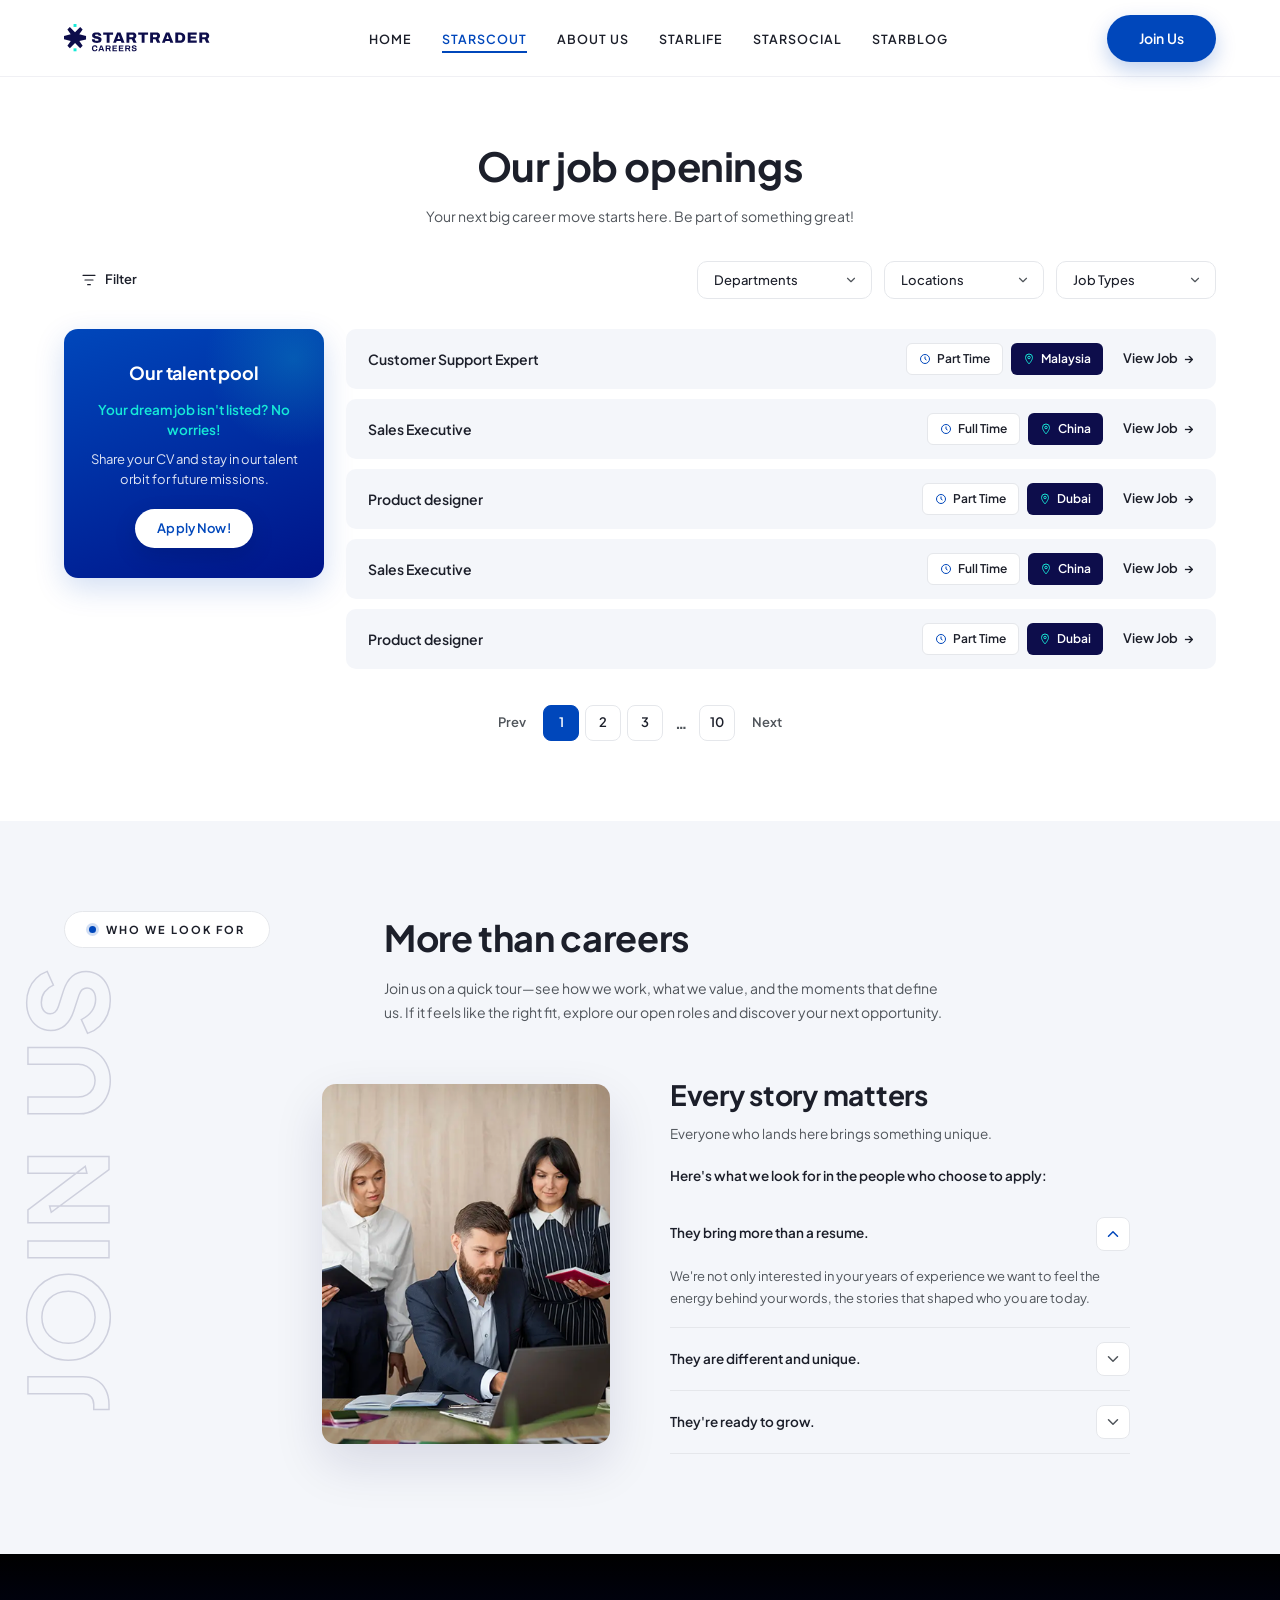
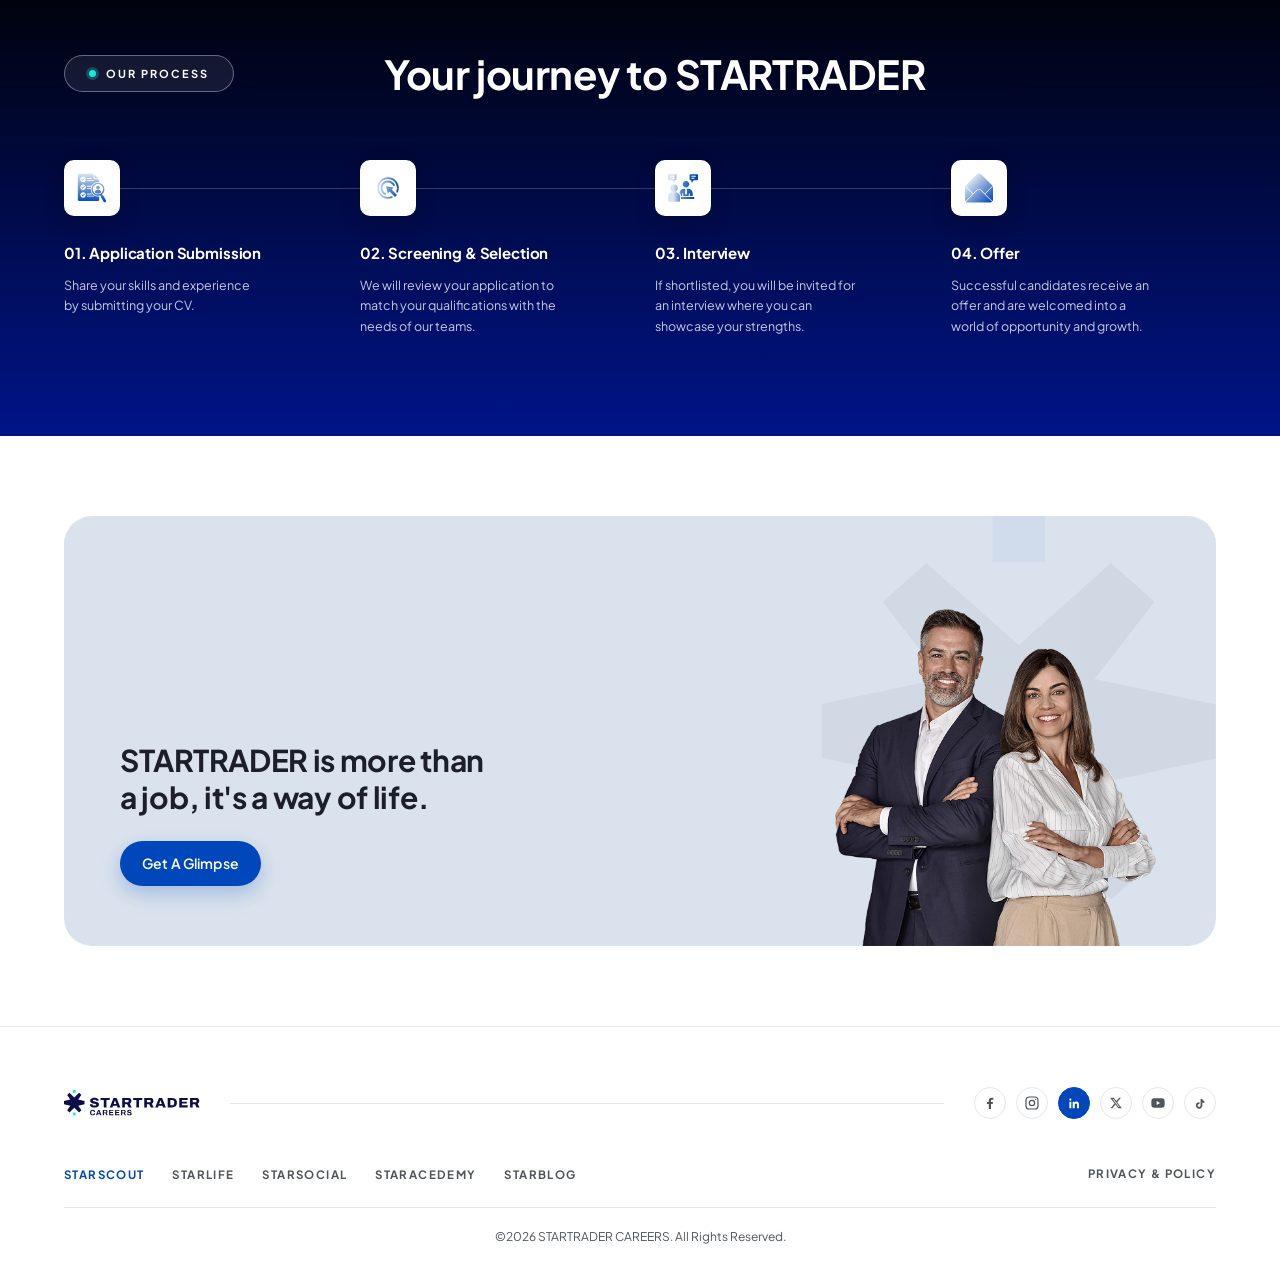
==== commit cd13f4df: "Swap in real asset icons + every story matters image - Journey steps now use assets/Icons/{requireme" ====
--- a/starscout.html
+++ b/starscout.html
@@ -199,7 +199,7 @@
 
       <div class="mc-body">
         <div class="mc-image reveal">
-          <img src="assets/Images/TeamPurpose.png" alt="STARTRADER team collaborating" />
+          <img src="assets/Images/every story matters.png" alt="STARTRADER team collaborating" />
         </div>
 
         <div class="mc-content reveal">
@@ -254,12 +254,7 @@
       <ol class="journey-steps">
         <li class="journey-step reveal" data-delay="0">
           <div class="step-icon">
-            <svg viewBox="0 0 24 24" width="22" height="22" fill="none" stroke="currentColor" stroke-width="1.6" stroke-linecap="round" stroke-linejoin="round" aria-hidden="true">
-              <path d="M14 3H7a2 2 0 0 0-2 2v14a2 2 0 0 0 2 2h10a2 2 0 0 0 2-2V8z"/>
-              <polyline points="14 3 14 8 19 8"/>
-              <line x1="9" y1="13" x2="15" y2="13"/>
-              <line x1="9" y1="17" x2="13" y2="17"/>
-            </svg>
+            <img src="assets/Icons/requirements 1.svg" alt="" aria-hidden="true" />
           </div>
           <h4>01. Application Submission</h4>
           <p>Share your skills and experience by submitting your CV.</p>
@@ -267,12 +262,7 @@
 
         <li class="journey-step reveal" data-delay="80">
           <div class="step-icon">
-            <svg viewBox="0 0 24 24" width="22" height="22" fill="none" stroke="currentColor" stroke-width="1.6" stroke-linecap="round" stroke-linejoin="round" aria-hidden="true">
-              <circle cx="11" cy="11" r="6"/>
-              <line x1="15.5" y1="15.5" x2="20" y2="20"/>
-              <line x1="11" y1="8" x2="11" y2="11"/>
-              <circle cx="11" cy="13.5" r="0.6" fill="currentColor"/>
-            </svg>
+            <img src="assets/Icons/click 1.svg" alt="" aria-hidden="true" />
           </div>
           <h4>02. Screening &amp; Selection</h4>
           <p>We will review your application to match your qualifications with the needs of our teams.</p>
@@ -280,14 +270,7 @@
 
         <li class="journey-step reveal" data-delay="160">
           <div class="step-icon">
-            <svg viewBox="0 0 24 24" width="22" height="22" fill="none" stroke="currentColor" stroke-width="1.6" stroke-linecap="round" stroke-linejoin="round" aria-hidden="true">
-              <circle cx="7" cy="9" r="2.5"/>
-              <path d="M3 19c0-2.5 1.8-4.5 4-4.5s4 2 4 4.5"/>
-              <circle cx="16" cy="7" r="2"/>
-              <path d="M13 14c0-1.8 1.3-3.2 3-3.2s3 1.4 3 3.2"/>
-              <line x1="16" y1="14" x2="16" y2="20"/>
-              <line x1="16" y1="17" x2="20" y2="17"/>
-            </svg>
+            <img src="assets/Icons/interview 1.svg" alt="" aria-hidden="true" />
           </div>
           <h4>03. Interview</h4>
           <p>If shortlisted, you will be invited for an interview where you can showcase your strengths.</p>
@@ -295,10 +278,7 @@
 
         <li class="journey-step reveal" data-delay="240">
           <div class="step-icon">
-            <svg viewBox="0 0 24 24" width="22" height="22" fill="none" stroke="currentColor" stroke-width="1.6" stroke-linecap="round" stroke-linejoin="round" aria-hidden="true">
-              <rect x="3" y="5" width="18" height="14" rx="2"/>
-              <polyline points="3 7 12 13 21 7"/>
-            </svg>
+            <img src="assets/Icons/envelope 1.svg" alt="" aria-hidden="true" />
           </div>
           <h4>04. Offer</h4>
           <p>Successful candidates receive an offer and are welcomed into a world of opportunity and growth.</p>
--- a/styles.css
+++ b/styles.css
@@ -1314,6 +1314,11 @@
   box-shadow: 0 8px 20px rgba(0,0,0,0.18);
   transition: transform .4s var(--ease);
 }
+.step-icon img {
+  width: 30px;
+  height: 30px;
+  object-fit: contain;
+}
 .journey-step:hover .step-icon { transform: translateY(-4px); }
 .journey-step h4 {
   font-size: 15px;
@@ -1377,7 +1382,7 @@
   .journey-steps { grid-template-columns: 1fr; gap: 26px; }
   .journey-step::after { display: none; }
   .step-icon { width: 48px; height: 48px; margin-bottom: 18px; }
-  .step-icon svg { width: 20px; height: 20px; }
+  .step-icon img { width: 24px; height: 24px; }
   .journey-step p { max-width: none; }
 }
 
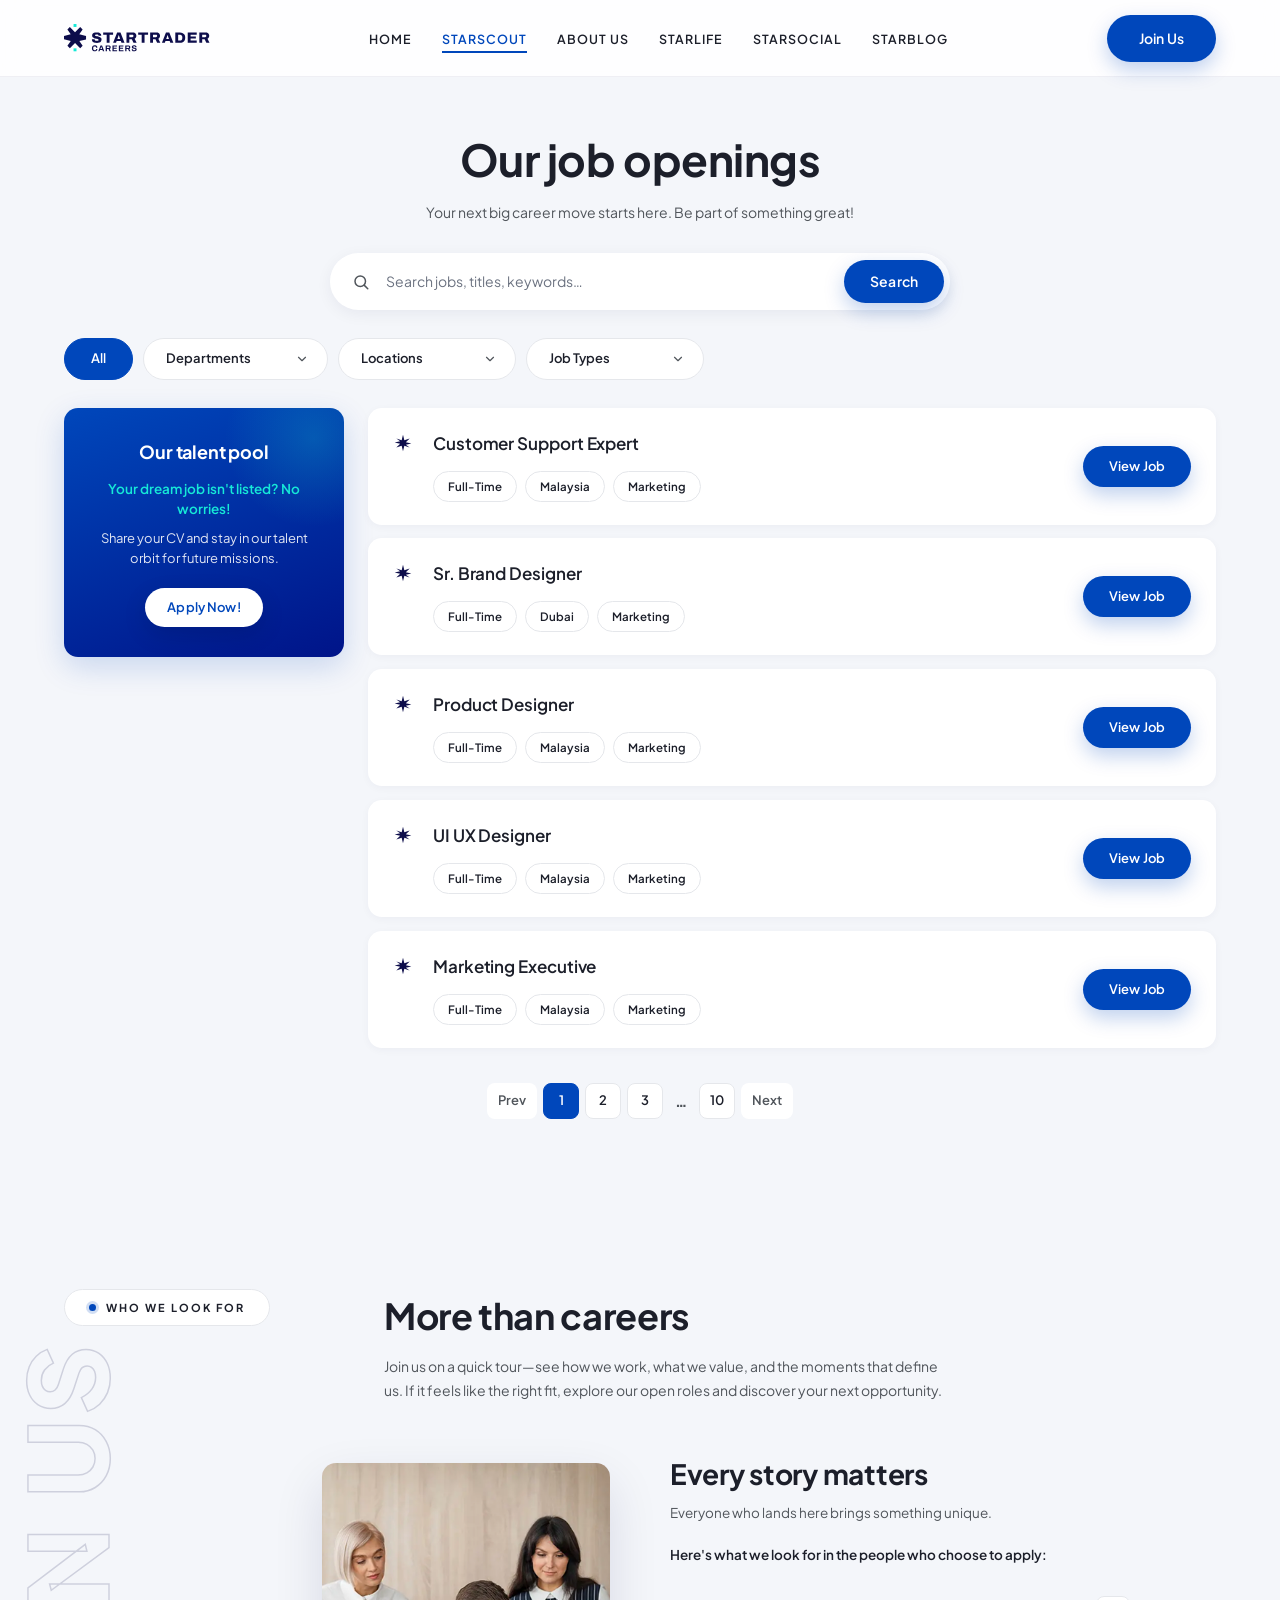
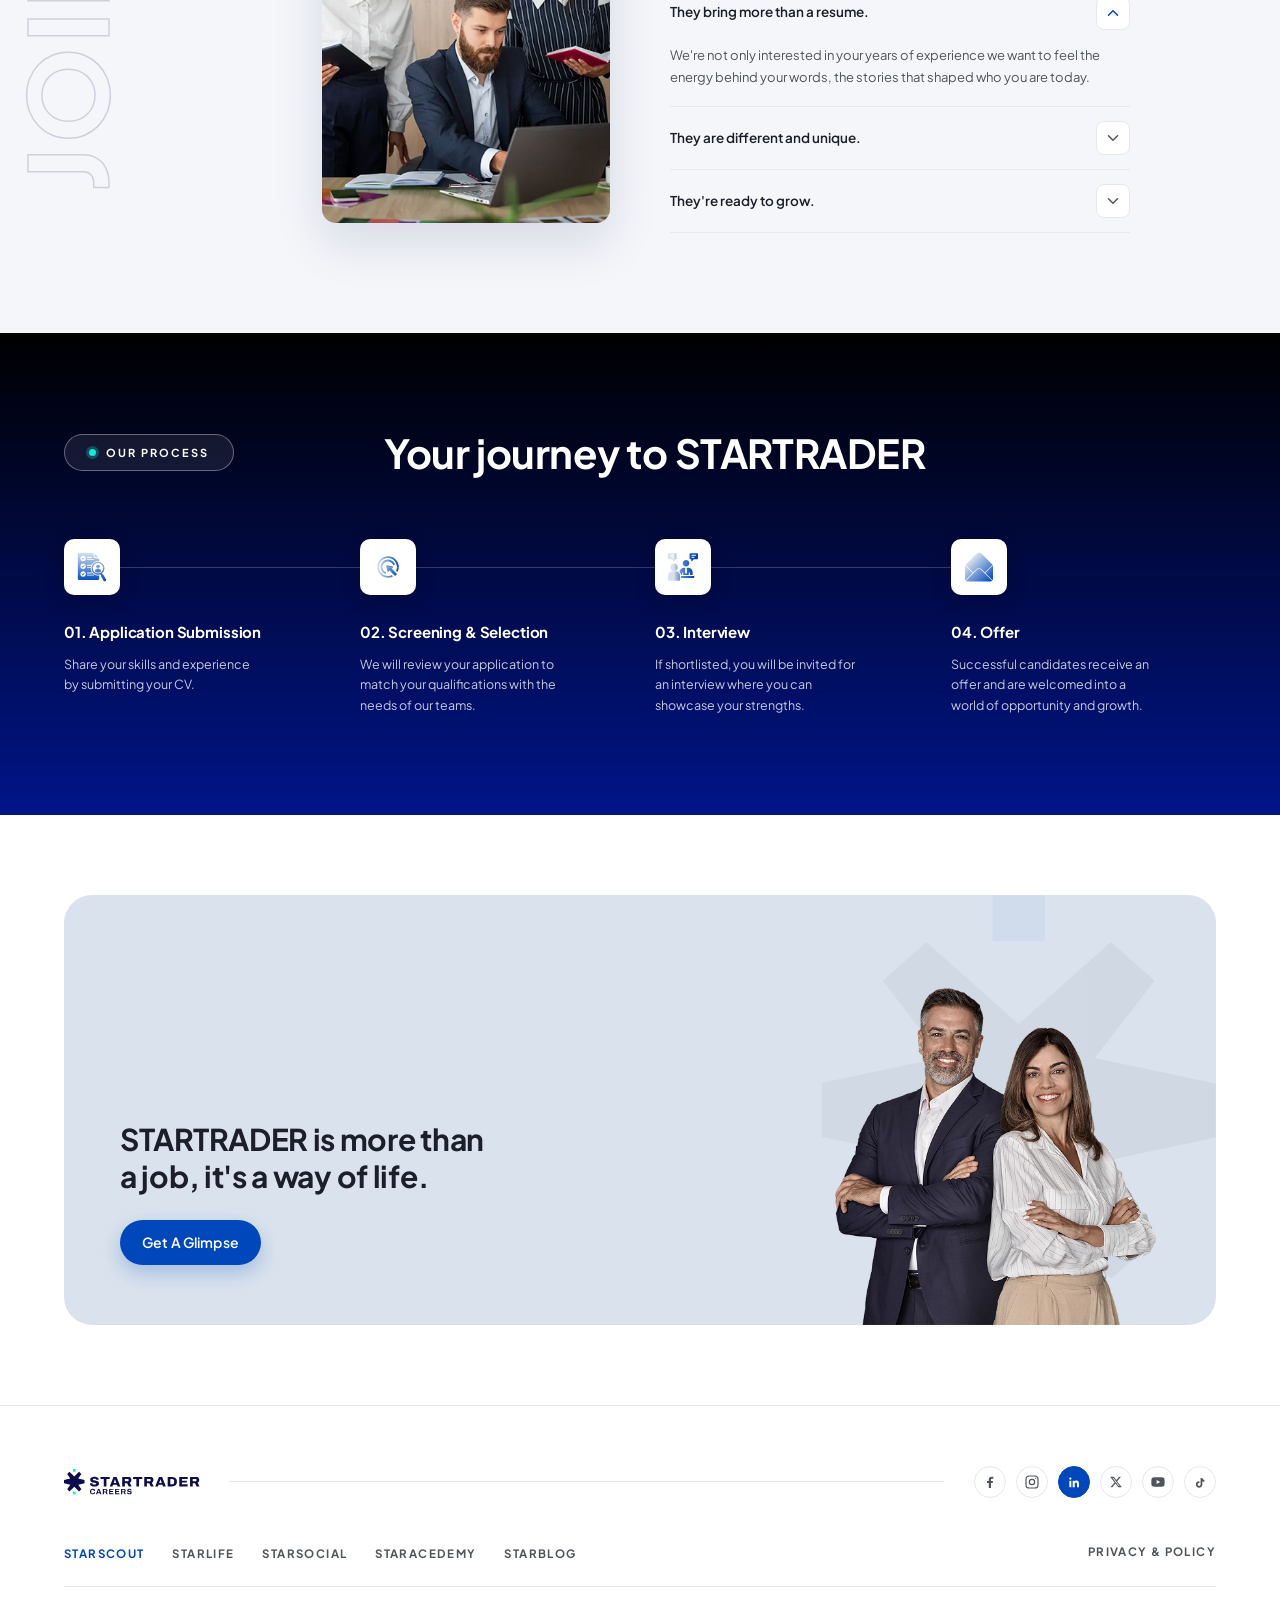
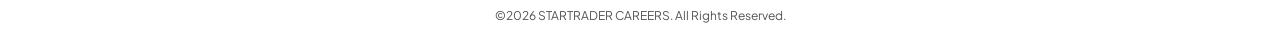
==== commit 14fec00b: "Redesign 'Our job openings' section - Add rounded search bar with magnifier icon and Search CTA butt" ====
--- a/starscout.html
+++ b/starscout.html
@@ -61,55 +61,57 @@
         <p class="jobs-subtitle">Your next big career move starts here. Be part of something great!</p>
       </header>
 
-      <!-- Filter bar -->
-      <div class="filter-bar reveal" role="region" aria-label="Job filters">
-        <button class="filter-trigger" type="button">
-          <svg viewBox="0 0 24 24" width="16" height="16" fill="none" stroke="currentColor" stroke-width="1.8" stroke-linecap="round" stroke-linejoin="round" aria-hidden="true">
-            <path d="M3 5h18M6 12h12M10 19h4"/>
-          </svg>
-          Filter
-        </button>
-
-        <div class="filter-controls">
-          <label class="filter-select">
-            <select aria-label="Departments">
-              <option>Departments</option>
-              <option>Engineering</option>
-              <option>Sales</option>
-              <option>Design</option>
-              <option>Marketing</option>
-              <option>Operations</option>
-              <option>Customer Support</option>
-            </select>
-            <svg viewBox="0 0 24 24" width="14" height="14" fill="none" stroke="currentColor" stroke-width="2" stroke-linecap="round" stroke-linejoin="round" aria-hidden="true"><polyline points="6 9 12 15 18 9"/></svg>
-          </label>
-
-          <label class="filter-select">
-            <select aria-label="Locations">
-              <option>Locations</option>
-              <option>Malaysia</option>
-              <option>China</option>
-              <option>Dubai</option>
-              <option>Singapore</option>
-              <option>United Kingdom</option>
-            </select>
-            <svg viewBox="0 0 24 24" width="14" height="14" fill="none" stroke="currentColor" stroke-width="2" stroke-linecap="round" stroke-linejoin="round" aria-hidden="true"><polyline points="6 9 12 15 18 9"/></svg>
-          </label>
-
-          <label class="filter-select">
-            <select aria-label="Job Types">
-              <option>Job Types</option>
-              <option>Full Time</option>
-              <option>Part Time</option>
-              <option>Contract</option>
-              <option>Internship</option>
-            </select>
-            <svg viewBox="0 0 24 24" width="14" height="14" fill="none" stroke="currentColor" stroke-width="2" stroke-linecap="round" stroke-linejoin="round" aria-hidden="true"><polyline points="6 9 12 15 18 9"/></svg>
-          </label>
-        </div>
-      </div>
-
-      <!-- Jobs layout: talent pool + job rows -->
+      <!-- Search bar -->
+      <form class="job-search reveal" role="search" onsubmit="return false;">
+        <span class="job-search-icon" aria-hidden="true">
+          <svg viewBox="0 0 24 24" width="18" height="18" fill="none" stroke="currentColor" stroke-width="2" stroke-linecap="round" stroke-linejoin="round"><circle cx="11" cy="11" r="7"/><line x1="16.5" y1="16.5" x2="21" y2="21"/></svg>
+        </span>
+        <input type="search" class="job-search-input" placeholder="Search jobs, titles, keywords…" aria-label="Search jobs" />
+        <button type="submit" class="btn btn-primary job-search-btn">Search</button>
+      </form>
+
+      <!-- Filter pills -->
+      <div class="filter-pills reveal" role="region" aria-label="Job filters">
+        <button class="chip chip-active" type="button" data-filter="all">All</button>
+
+        <label class="chip chip-select">
+          <select aria-label="Departments">
+            <option>Departments</option>
+            <option>Engineering</option>
+            <option>Sales</option>
+            <option>Design</option>
+            <option>Marketing</option>
+            <option>Operations</option>
+            <option>Customer Support</option>
+          </select>
+          <svg viewBox="0 0 24 24" width="14" height="14" fill="none" stroke="currentColor" stroke-width="2" stroke-linecap="round" stroke-linejoin="round" aria-hidden="true"><polyline points="6 9 12 15 18 9"/></svg>
+        </label>
+
+        <label class="chip chip-select">
+          <select aria-label="Locations">
+            <option>Locations</option>
+            <option>Malaysia</option>
+            <option>China</option>
+            <option>Dubai</option>
+            <option>Singapore</option>
+            <option>United Kingdom</option>
+          </select>
+          <svg viewBox="0 0 24 24" width="14" height="14" fill="none" stroke="currentColor" stroke-width="2" stroke-linecap="round" stroke-linejoin="round" aria-hidden="true"><polyline points="6 9 12 15 18 9"/></svg>
+        </label>
+
+        <label class="chip chip-select">
+          <select aria-label="Job Types">
+            <option>Job Types</option>
+            <option>Full Time</option>
+            <option>Part Time</option>
+            <option>Contract</option>
+            <option>Internship</option>
+          </select>
+          <svg viewBox="0 0 24 24" width="14" height="14" fill="none" stroke="currentColor" stroke-width="2" stroke-linecap="round" stroke-linejoin="round" aria-hidden="true"><polyline points="6 9 12 15 18 9"/></svg>
+        </label>
+      </div>
+
+      <!-- Jobs layout: talent pool + job cards -->
       <div class="jobs-grid">
 
         <!-- Talent pool card -->
@@ -122,51 +124,81 @@
           </div>
         </aside>
 
-        <!-- Job rows -->
+        <!-- Job cards -->
         <ul class="job-list" id="jobList">
-          <li class="job-row reveal" data-delay="0">
-            <span class="job-title">Customer Support Expert</span>
-            <span class="job-tags">
-              <span class="tag tag-time"><svg viewBox="0 0 24 24" width="12" height="12" fill="none" stroke="currentColor" stroke-width="2"><circle cx="12" cy="12" r="9"/><polyline points="12 7 12 12 15 14"/></svg>Part Time</span>
-              <span class="tag tag-loc"><svg viewBox="0 0 24 24" width="12" height="12" fill="none" stroke="currentColor" stroke-width="2"><path d="M12 22s-7-8-7-13a7 7 0 0 1 14 0c0 5-7 13-7 13z"/><circle cx="12" cy="9" r="2.5"/></svg>Malaysia</span>
-            </span>
-            <a href="#" class="job-view">View Job <span aria-hidden="true">→</span></a>
-          </li>
-
-          <li class="job-row reveal" data-delay="60">
-            <span class="job-title">Sales Executive</span>
-            <span class="job-tags">
-              <span class="tag tag-time"><svg viewBox="0 0 24 24" width="12" height="12" fill="none" stroke="currentColor" stroke-width="2"><circle cx="12" cy="12" r="9"/><polyline points="12 7 12 12 15 14"/></svg>Full Time</span>
-              <span class="tag tag-loc"><svg viewBox="0 0 24 24" width="12" height="12" fill="none" stroke="currentColor" stroke-width="2"><path d="M12 22s-7-8-7-13a7 7 0 0 1 14 0c0 5-7 13-7 13z"/><circle cx="12" cy="9" r="2.5"/></svg>China</span>
-            </span>
-            <a href="#" class="job-view">View Job <span aria-hidden="true">→</span></a>
-          </li>
-
-          <li class="job-row reveal" data-delay="120">
-            <span class="job-title">Product designer</span>
-            <span class="job-tags">
-              <span class="tag tag-time"><svg viewBox="0 0 24 24" width="12" height="12" fill="none" stroke="currentColor" stroke-width="2"><circle cx="12" cy="12" r="9"/><polyline points="12 7 12 12 15 14"/></svg>Part Time</span>
-              <span class="tag tag-loc"><svg viewBox="0 0 24 24" width="12" height="12" fill="none" stroke="currentColor" stroke-width="2"><path d="M12 22s-7-8-7-13a7 7 0 0 1 14 0c0 5-7 13-7 13z"/><circle cx="12" cy="9" r="2.5"/></svg>Dubai</span>
-            </span>
-            <a href="#" class="job-view">View Job <span aria-hidden="true">→</span></a>
-          </li>
-
-          <li class="job-row reveal" data-delay="180">
-            <span class="job-title">Sales Executive</span>
-            <span class="job-tags">
-              <span class="tag tag-time"><svg viewBox="0 0 24 24" width="12" height="12" fill="none" stroke="currentColor" stroke-width="2"><circle cx="12" cy="12" r="9"/><polyline points="12 7 12 12 15 14"/></svg>Full Time</span>
-              <span class="tag tag-loc"><svg viewBox="0 0 24 24" width="12" height="12" fill="none" stroke="currentColor" stroke-width="2"><path d="M12 22s-7-8-7-13a7 7 0 0 1 14 0c0 5-7 13-7 13z"/><circle cx="12" cy="9" r="2.5"/></svg>China</span>
-            </span>
-            <a href="#" class="job-view">View Job <span aria-hidden="true">→</span></a>
-          </li>
-
-          <li class="job-row reveal" data-delay="240">
-            <span class="job-title">Product designer</span>
-            <span class="job-tags">
-              <span class="tag tag-time"><svg viewBox="0 0 24 24" width="12" height="12" fill="none" stroke="currentColor" stroke-width="2"><circle cx="12" cy="12" r="9"/><polyline points="12 7 12 12 15 14"/></svg>Part Time</span>
-              <span class="tag tag-loc"><svg viewBox="0 0 24 24" width="12" height="12" fill="none" stroke="currentColor" stroke-width="2"><path d="M12 22s-7-8-7-13a7 7 0 0 1 14 0c0 5-7 13-7 13z"/><circle cx="12" cy="9" r="2.5"/></svg>Dubai</span>
-            </span>
-            <a href="#" class="job-view">View Job <span aria-hidden="true">→</span></a>
+          <li class="job-card reveal" data-delay="0">
+            <span class="job-mark" aria-hidden="true">
+              <svg viewBox="0 0 24 24" width="20" height="20" fill="currentColor"><path d="M12 2 13.6 8.6 20 6.5 15.4 11 22 12.5 15.4 14 20 17.5 13.6 15.4 12 22 10.4 15.4 4 17.5 8.6 13 2 11.5 8.6 10 4 6.5 10.4 8.6Z"/></svg>
+            </span>
+            <div class="job-info">
+              <h3 class="job-title">Customer Support Expert</h3>
+              <div class="job-tags">
+                <span class="chip-tag">Full-Time</span>
+                <span class="chip-tag">Malaysia</span>
+                <span class="chip-tag">Marketing</span>
+              </div>
+            </div>
+            <a href="#" class="btn btn-primary job-view-btn">View Job</a>
+          </li>
+
+          <li class="job-card reveal" data-delay="60">
+            <span class="job-mark" aria-hidden="true">
+              <svg viewBox="0 0 24 24" width="20" height="20" fill="currentColor"><path d="M12 2 13.6 8.6 20 6.5 15.4 11 22 12.5 15.4 14 20 17.5 13.6 15.4 12 22 10.4 15.4 4 17.5 8.6 13 2 11.5 8.6 10 4 6.5 10.4 8.6Z"/></svg>
+            </span>
+            <div class="job-info">
+              <h3 class="job-title">Sr. Brand Designer</h3>
+              <div class="job-tags">
+                <span class="chip-tag">Full-Time</span>
+                <span class="chip-tag">Dubai</span>
+                <span class="chip-tag">Marketing</span>
+              </div>
+            </div>
+            <a href="#" class="btn btn-primary job-view-btn">View Job</a>
+          </li>
+
+          <li class="job-card reveal" data-delay="120">
+            <span class="job-mark" aria-hidden="true">
+              <svg viewBox="0 0 24 24" width="20" height="20" fill="currentColor"><path d="M12 2 13.6 8.6 20 6.5 15.4 11 22 12.5 15.4 14 20 17.5 13.6 15.4 12 22 10.4 15.4 4 17.5 8.6 13 2 11.5 8.6 10 4 6.5 10.4 8.6Z"/></svg>
+            </span>
+            <div class="job-info">
+              <h3 class="job-title">Product Designer</h3>
+              <div class="job-tags">
+                <span class="chip-tag">Full-Time</span>
+                <span class="chip-tag">Malaysia</span>
+                <span class="chip-tag">Marketing</span>
+              </div>
+            </div>
+            <a href="#" class="btn btn-primary job-view-btn">View Job</a>
+          </li>
+
+          <li class="job-card reveal" data-delay="180">
+            <span class="job-mark" aria-hidden="true">
+              <svg viewBox="0 0 24 24" width="20" height="20" fill="currentColor"><path d="M12 2 13.6 8.6 20 6.5 15.4 11 22 12.5 15.4 14 20 17.5 13.6 15.4 12 22 10.4 15.4 4 17.5 8.6 13 2 11.5 8.6 10 4 6.5 10.4 8.6Z"/></svg>
+            </span>
+            <div class="job-info">
+              <h3 class="job-title">UI UX Designer</h3>
+              <div class="job-tags">
+                <span class="chip-tag">Full-Time</span>
+                <span class="chip-tag">Malaysia</span>
+                <span class="chip-tag">Marketing</span>
+              </div>
+            </div>
+            <a href="#" class="btn btn-primary job-view-btn">View Job</a>
+          </li>
+
+          <li class="job-card reveal" data-delay="240">
+            <span class="job-mark" aria-hidden="true">
+              <svg viewBox="0 0 24 24" width="20" height="20" fill="currentColor"><path d="M12 2 13.6 8.6 20 6.5 15.4 11 22 12.5 15.4 14 20 17.5 13.6 15.4 12 22 10.4 15.4 4 17.5 8.6 13 2 11.5 8.6 10 4 6.5 10.4 8.6Z"/></svg>
+            </span>
+            <div class="job-info">
+              <h3 class="job-title">Marketing Executive</h3>
+              <div class="job-tags">
+                <span class="chip-tag">Full-Time</span>
+                <span class="chip-tag">Malaysia</span>
+                <span class="chip-tag">Marketing</span>
+              </div>
+            </div>
+            <a href="#" class="btn btn-primary job-view-btn">View Job</a>
           </li>
         </ul>
       </div>
--- a/styles.css
+++ b/styles.css
@@ -859,16 +859,16 @@
 
 /* offset for fixed header — applies to sections that start at top of page */
 .jobs-section {
-  padding: calc(var(--header-h) + 60px) 0 80px;
-  background: #fff;
+  padding: calc(var(--header-h) + 50px) 0 80px;
+  background: var(--off-white);
 }
 .jobs-header {
   text-align: center;
   max-width: 720px;
-  margin: 0 auto 32px;
+  margin: 0 auto 30px;
 }
 .jobs-title {
-  font-size: clamp(28px, 3.6vw, 40px);
+  font-size: clamp(30px, 4vw, 44px);
   font-weight: 700;
   letter-spacing: -0.01em;
   margin-bottom: 10px;
@@ -878,68 +878,98 @@
   color: var(--medium-gray);
 }
 
-/* Filter bar */
-.filter-bar {
-  display: flex;
-  align-items: center;
-  justify-content: space-between;
-  gap: 14px;
+/* Search bar */
+.job-search {
+  position: relative;
+  display: flex;
+  align-items: center;
+  gap: 8px;
+  max-width: 620px;
+  margin: 0 auto 28px;
+  background: #fff;
+  border-radius: 999px;
+  padding: 6px 6px 6px 22px;
+  box-shadow: 0 4px 16px rgba(13, 13, 75, 0.06);
+}
+.job-search-icon {
+  display: inline-flex;
+  color: var(--medium-gray);
+  flex-shrink: 0;
+}
+.job-search-input {
+  flex: 1;
+  border: 0;
+  outline: none;
+  background: transparent;
+  font: inherit;
+  font-size: 14px;
+  padding: 12px 8px;
+  color: var(--text);
+  min-width: 0;
+}
+.job-search-input::placeholder { color: var(--text-muted); }
+.job-search-btn {
+  padding: 11px 26px;
+  border-radius: 999px;
+  font-size: 14px;
+}
+
+/* Filter pills (chips) */
+.filter-pills {
+  display: flex;
   flex-wrap: wrap;
+  gap: 10px;
   margin-bottom: 28px;
 }
-.filter-trigger {
+.chip {
   display: inline-flex;
   align-items: center;
   gap: 8px;
-  padding: 10px 16px;
+  padding: 10px 22px;
+  border-radius: 999px;
+  background: #fff;
+  border: 1px solid var(--border);
   font-size: 13px;
   font-weight: 600;
   color: var(--text);
-  background: transparent;
-  border: 1px solid transparent;
-  border-radius: 8px;
-  transition: background .2s var(--ease), border-color .2s var(--ease);
-}
-.filter-trigger:hover {
-  background: var(--off-white);
-  border-color: var(--border);
-}
-.filter-controls {
-  display: flex;
-  gap: 12px;
-  flex-wrap: wrap;
-}
-.filter-select {
-  position: relative;
-  display: inline-flex;
-  align-items: center;
-}
-.filter-select select {
+  cursor: pointer;
+  font-family: inherit;
+  transition: all .2s var(--ease);
+  white-space: nowrap;
+}
+.chip:hover {
+  border-color: var(--primary-blue);
+  color: var(--primary-blue);
+}
+.chip.chip-active {
+  background: var(--primary-blue);
+  border-color: var(--primary-blue);
+  color: #fff;
+  padding: 10px 26px;
+}
+.chip-select {
+  position: relative;
+  padding-right: 44px;
+}
+.chip-select select {
   appearance: none;
   -webkit-appearance: none;
-  background: #fff;
-  border: 1px solid var(--border);
-  border-radius: 10px;
-  padding: 10px 38px 10px 16px;
+  background: transparent;
+  border: 0;
+  font: inherit;
   font-size: 13px;
-  font-weight: 500;
+  font-weight: 600;
   color: var(--text);
   cursor: pointer;
-  min-width: 160px;
-  font-family: inherit;
-  transition: border-color .2s var(--ease), box-shadow .2s var(--ease);
-}
-.filter-select select:hover {
-  border-color: var(--primary-blue);
-}
-.filter-select select:focus {
+  padding: 0;
   outline: none;
-  border-color: var(--primary-blue);
-  box-shadow: 0 0 0 3px rgba(0, 71, 187, 0.15);
-}
-.filter-select svg {
+  min-width: 110px;
+}
+.chip-select svg {
   position: absolute;
-  right: 14px;
+  right: 18px;
+  top: 50%;
+  transform: translateY(-50%);
   pointer-events: none;
   color: var(--medium-gray);
 }
@@ -947,8 +977,8 @@
 /* Jobs grid: talent pool + list */
 .jobs-grid {
   display: grid;
-  grid-template-columns: 260px 1fr;
-  gap: 22px;
+  grid-template-columns: 280px 1fr;
+  gap: 24px;
   align-items: start;
   margin-bottom: 36px;
 }
@@ -993,69 +1023,68 @@
 }
 .talent-cta { padding: 10px 22px; font-size: 13px; }
 
-/* Job list */
+/* Job cards */
 .job-list {
   display: flex;
   flex-direction: column;
-  gap: 10px;
-}
-.job-row {
+  gap: 14px;
+}
+.job-card {
   display: grid;
-  grid-template-columns: 1fr auto auto;
+  grid-template-columns: auto 1fr auto;
+  align-items: center;
   gap: 20px;
-  align-items: center;
-  background: var(--off-white);
-  border-radius: 10px;
-  padding: 14px 22px;
-  transition: background .25s var(--ease), transform .25s var(--ease), box-shadow .25s var(--ease);
-}
-.job-row:hover {
-  background: #fff;
-  box-shadow: 0 6px 18px rgba(13, 13, 75, 0.08);
-  transform: translateX(4px);
+  background: #fff;
+  border: 1px solid transparent;
+  border-radius: 14px;
+  padding: 22px 24px;
+  box-shadow: 0 2px 8px rgba(13, 13, 75, 0.04);
+  transition: border-color .25s var(--ease), transform .25s var(--ease), box-shadow .25s var(--ease);
+}
+.job-card:hover {
+  border-color: var(--primary-blue);
+  box-shadow: 0 12px 28px rgba(0, 71, 187, 0.10);
+  transform: translateY(-2px);
+}
+.job-mark {
+  display: inline-flex;
+  align-items: flex-start;
+  color: var(--primary-dark-blue);
+  align-self: flex-start;
+  padding-top: 2px;
+}
+.job-info {
+  display: flex;
+  flex-direction: column;
+  gap: 14px;
+  min-width: 0;
 }
 .job-title {
-  font-size: 14px;
+  font-size: 17px;
   font-weight: 600;
   color: var(--text);
+  letter-spacing: -0.005em;
 }
 .job-tags {
+  display: flex;
+  flex-wrap: wrap;
+  gap: 8px;
+}
+.chip-tag {
   display: inline-flex;
-  gap: 8px;
-}
-.tag {
-  display: inline-flex;
-  align-items: center;
-  gap: 6px;
-  font-size: 12px;
-  font-weight: 600;
-  padding: 6px 12px;
-  border-radius: 6px;
-  white-space: nowrap;
-}
-.tag-time {
-  background: #fff;
-  color: var(--text);
-  border: 1px solid var(--border);
-}
-.tag-time svg { color: var(--primary-blue); }
-.tag-loc {
-  background: var(--primary-dark-blue);
-  color: #fff;
-}
-.tag-loc svg { color: var(--primary-cyan); }
-.job-view {
-  display: inline-flex;
-  align-items: center;
-  gap: 6px;
-  font-size: 13px;
+  align-items: center;
+  padding: 6px 14px;
+  font-size: 11.5px;
   font-weight: 600;
   color: var(--text);
-  transition: color .25s var(--ease), gap .25s var(--ease);
-}
-.job-view:hover {
-  color: var(--primary-blue);
-  gap: 10px;
+  background: #fff;
+  border: 1px solid var(--border);
+  border-radius: 999px;
+  white-space: nowrap;
+}
+.job-view-btn {
+  padding: 11px 26px;
+  font-size: 13px;
 }
 
 /* Pagination */
@@ -1357,19 +1386,34 @@
   .jobs-title { font-size: 26px; }
   .jobs-subtitle { font-size: 13px; }
 
-  .filter-bar { flex-direction: column; align-items: stretch; gap: 10px; }
-  .filter-trigger { align-self: flex-start; }
-  .filter-controls { flex-direction: column; gap: 8px; }
-  .filter-select select { width: 100%; min-width: 0; }
+  .job-search { padding: 4px 4px 4px 18px; }
+  .job-search-input { font-size: 13px; padding: 10px 6px; }
+  .job-search-btn { padding: 10px 18px; font-size: 13px; }
+
+  .filter-pills { gap: 8px; }
+  .chip { padding: 9px 16px; font-size: 12.5px; }
+  .chip-select { padding-right: 36px; }
+  .chip-select select { min-width: 90px; font-size: 12.5px; }
+  .chip-select svg { right: 14px; }
 
   .jobs-grid { gap: 16px; }
   .talent-pool { padding: 24px 20px; }
   .talent-pool h3 { font-size: 17px; }
 
-  .job-row { grid-template-columns: 1fr; gap: 10px; padding: 16px; }
-  .job-row:hover { transform: none; }
-  .job-tags { flex-wrap: wrap; }
-  .job-view { justify-self: flex-start; }
+  .job-card {
+    grid-template-columns: auto 1fr;
+    grid-template-areas:
+      "mark info"
+      "btn  btn";
+    gap: 14px;
+    padding: 18px 18px;
+  }
+  .job-card:hover { transform: none; }
+  .job-mark { grid-area: mark; }
+  .job-info { grid-area: info; }
+  .job-view-btn { grid-area: btn; justify-self: flex-start; }
+  .job-title { font-size: 16px; }
+  .chip-tag { padding: 5px 12px; font-size: 11px; }
 
   .pagination { gap: 4px; }
   .page-btn { min-width: 32px; height: 32px; font-size: 12px; }
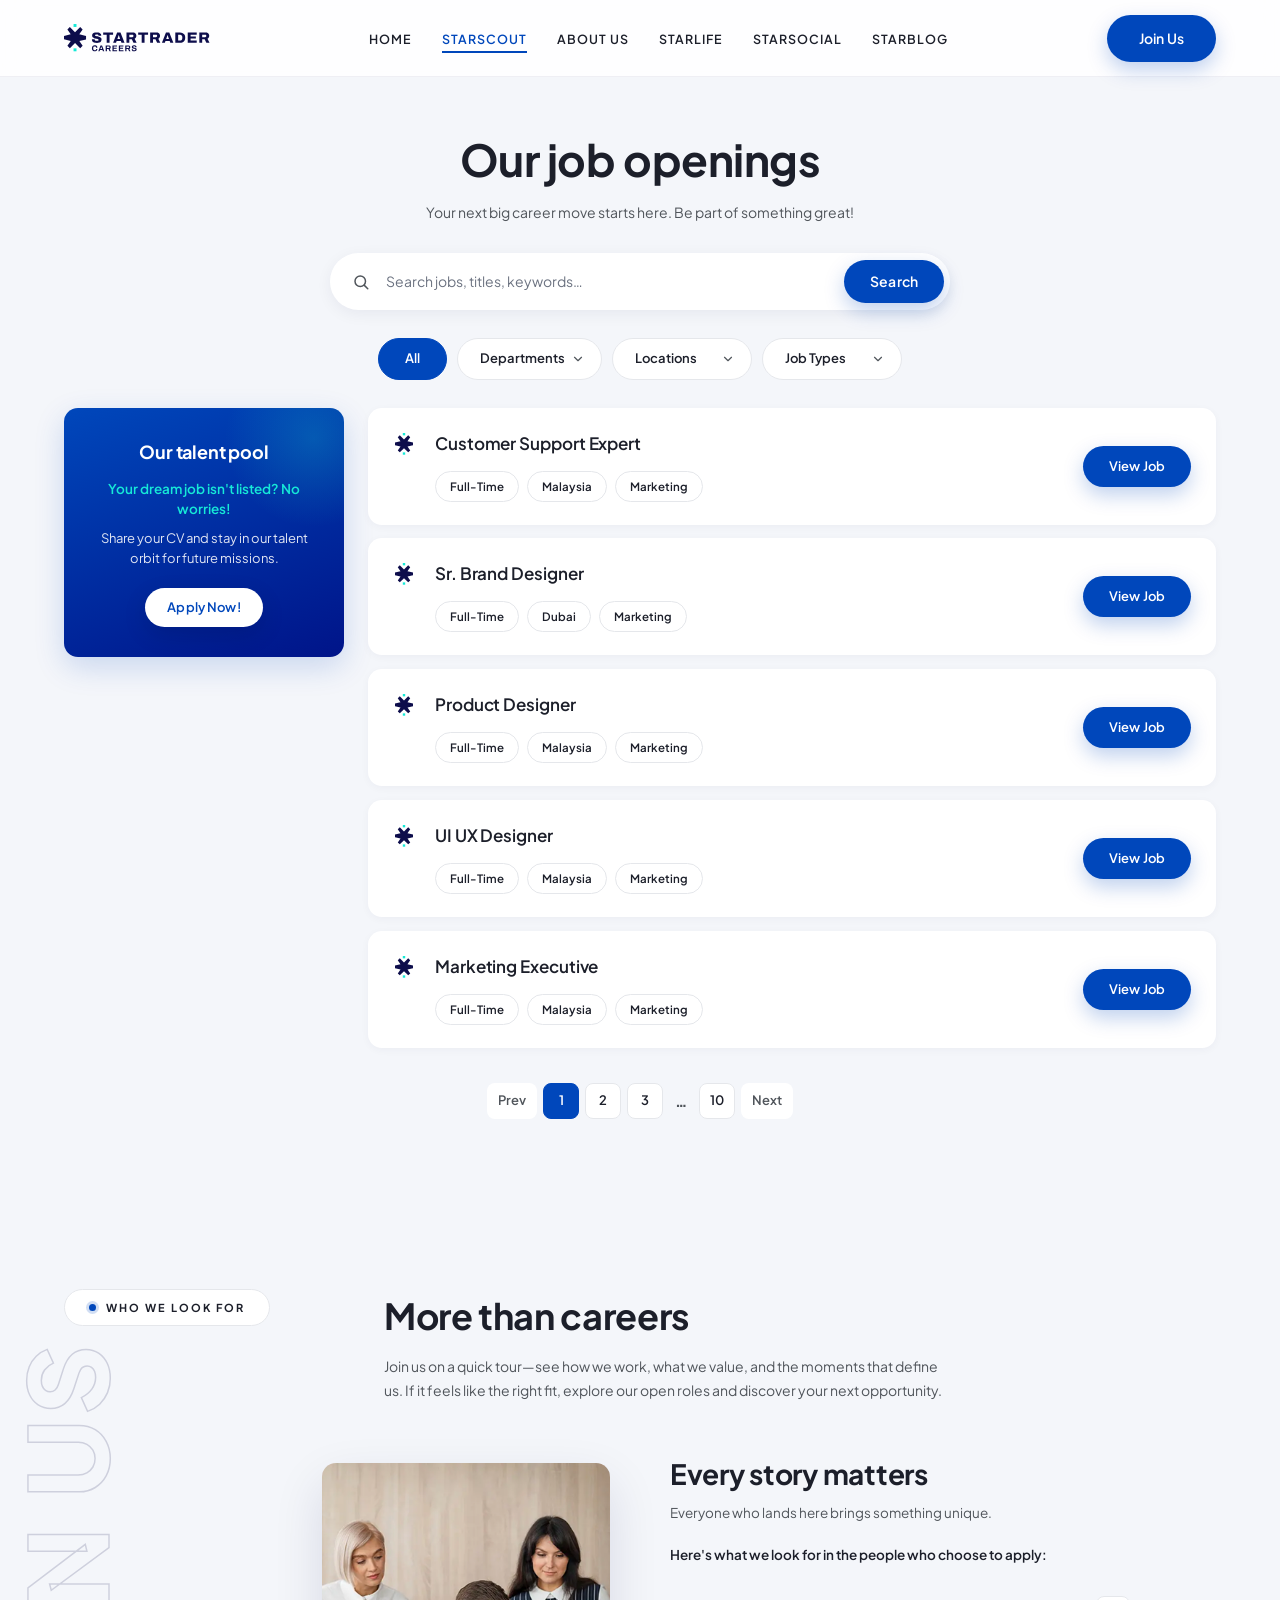
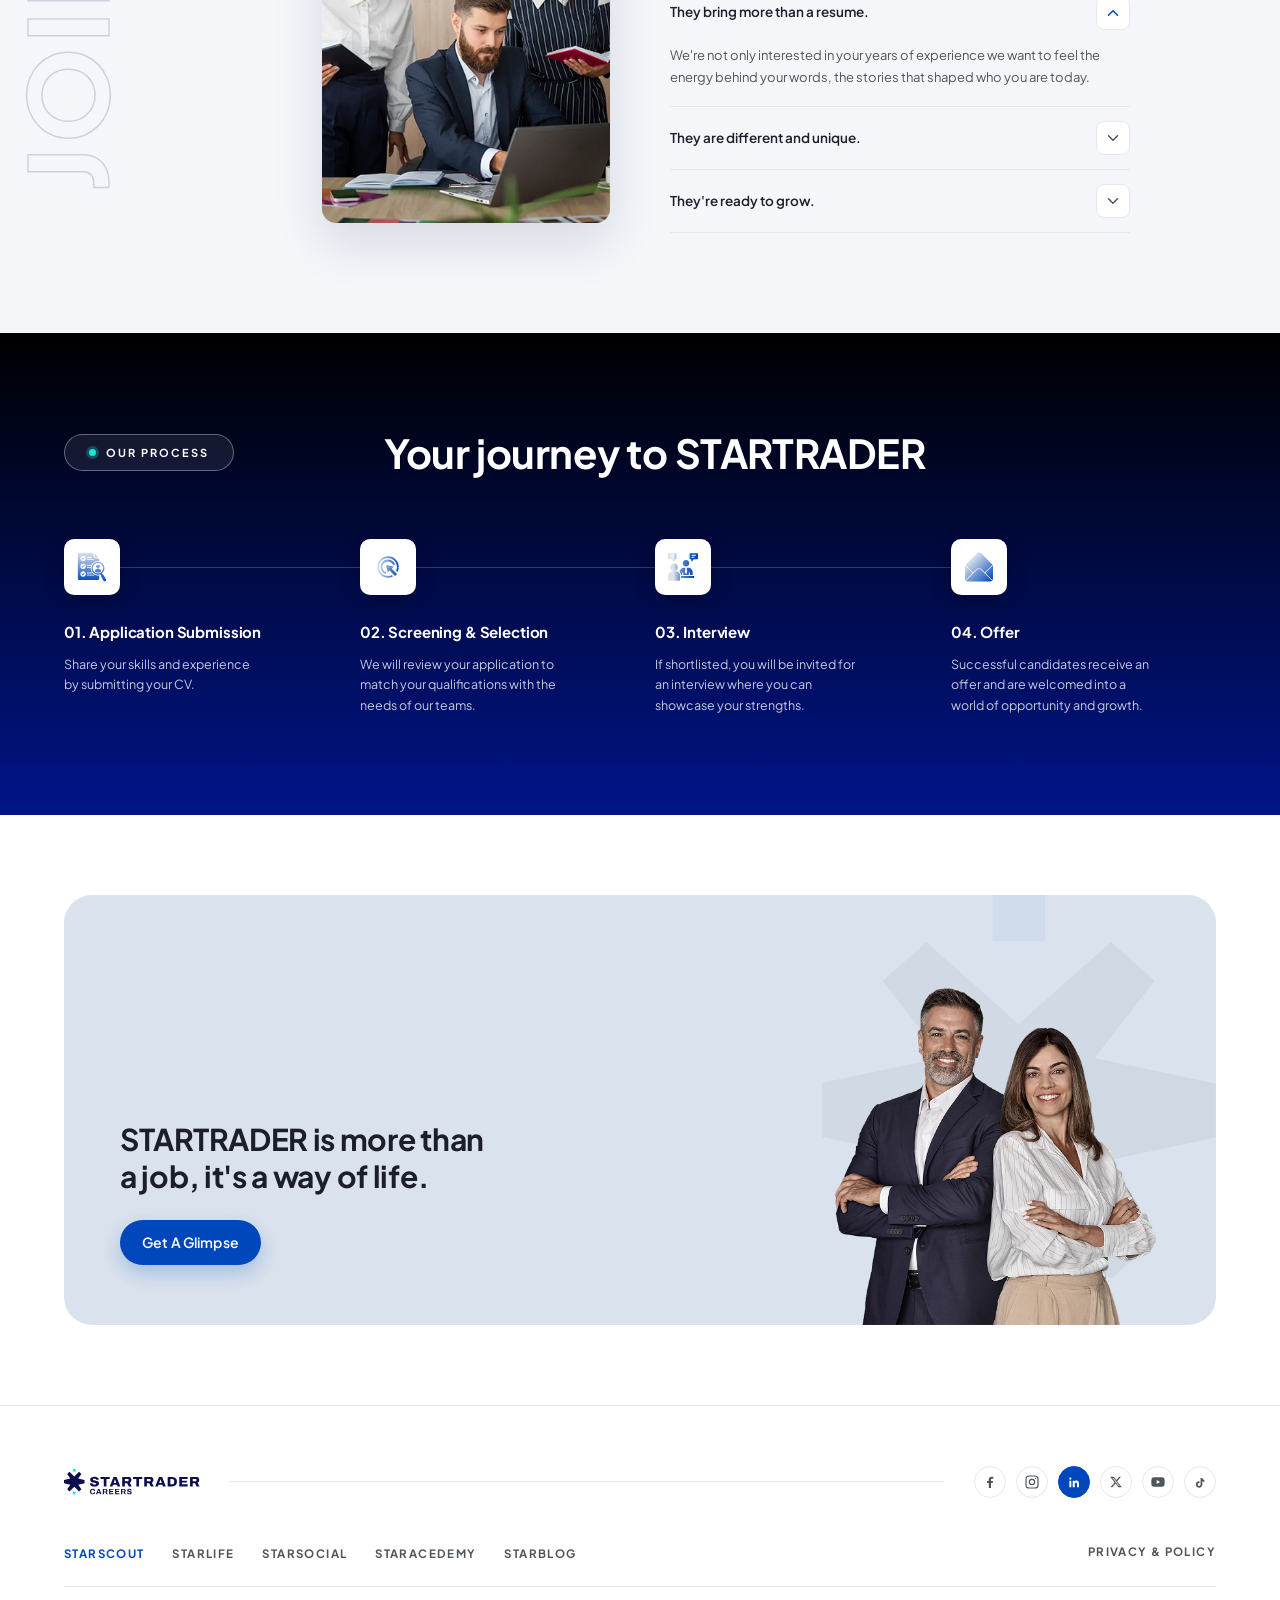
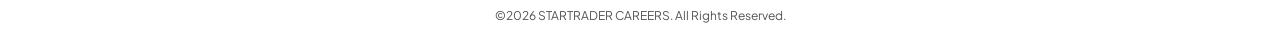
==== commit 83cffec8: "Use starLog.svg on job cards, center filters, fix dropdowns - Job card star icon now uses assets/Ima" ====
--- a/starscout.html
+++ b/starscout.html
@@ -70,13 +70,15 @@
         <button type="submit" class="btn btn-primary job-search-btn">Search</button>
       </form>
 
-      <!-- Filter pills -->
+      <!-- Filter pills (centered) -->
       <div class="filter-pills reveal" role="region" aria-label="Job filters">
         <button class="chip chip-active" type="button" data-filter="all">All</button>
 
         <label class="chip chip-select">
-          <select aria-label="Departments">
-            <option>Departments</option>
+          <span class="chip-label">Departments</span>
+          <svg viewBox="0 0 24 24" width="14" height="14" fill="none" stroke="currentColor" stroke-width="2" stroke-linecap="round" stroke-linejoin="round" aria-hidden="true"><polyline points="6 9 12 15 18 9"/></svg>
+          <select aria-label="Departments" data-default="Departments">
+            <option value="">Departments</option>
             <option>Engineering</option>
             <option>Sales</option>
             <option>Design</option>
@@ -84,30 +86,31 @@
             <option>Operations</option>
             <option>Customer Support</option>
           </select>
+        </label>
+
+        <label class="chip chip-select">
+          <span class="chip-label">Locations</span>
           <svg viewBox="0 0 24 24" width="14" height="14" fill="none" stroke="currentColor" stroke-width="2" stroke-linecap="round" stroke-linejoin="round" aria-hidden="true"><polyline points="6 9 12 15 18 9"/></svg>
-        </label>
-
-        <label class="chip chip-select">
-          <select aria-label="Locations">
-            <option>Locations</option>
+          <select aria-label="Locations" data-default="Locations">
+            <option value="">Locations</option>
             <option>Malaysia</option>
             <option>China</option>
             <option>Dubai</option>
             <option>Singapore</option>
             <option>United Kingdom</option>
           </select>
+        </label>
+
+        <label class="chip chip-select">
+          <span class="chip-label">Job Types</span>
           <svg viewBox="0 0 24 24" width="14" height="14" fill="none" stroke="currentColor" stroke-width="2" stroke-linecap="round" stroke-linejoin="round" aria-hidden="true"><polyline points="6 9 12 15 18 9"/></svg>
-        </label>
-
-        <label class="chip chip-select">
-          <select aria-label="Job Types">
-            <option>Job Types</option>
+          <select aria-label="Job Types" data-default="Job Types">
+            <option value="">Job Types</option>
             <option>Full Time</option>
             <option>Part Time</option>
             <option>Contract</option>
             <option>Internship</option>
           </select>
-          <svg viewBox="0 0 24 24" width="14" height="14" fill="none" stroke="currentColor" stroke-width="2" stroke-linecap="round" stroke-linejoin="round" aria-hidden="true"><polyline points="6 9 12 15 18 9"/></svg>
         </label>
       </div>
 
@@ -127,9 +130,7 @@
         <!-- Job cards -->
         <ul class="job-list" id="jobList">
           <li class="job-card reveal" data-delay="0">
-            <span class="job-mark" aria-hidden="true">
-              <svg viewBox="0 0 24 24" width="20" height="20" fill="currentColor"><path d="M12 2 13.6 8.6 20 6.5 15.4 11 22 12.5 15.4 14 20 17.5 13.6 15.4 12 22 10.4 15.4 4 17.5 8.6 13 2 11.5 8.6 10 4 6.5 10.4 8.6Z"/></svg>
-            </span>
+            <span class="job-mark" aria-hidden="true"><img src="assets/Images/starLog.svg" alt="" /></span>
             <div class="job-info">
               <h3 class="job-title">Customer Support Expert</h3>
               <div class="job-tags">
@@ -142,9 +143,7 @@
           </li>
 
           <li class="job-card reveal" data-delay="60">
-            <span class="job-mark" aria-hidden="true">
-              <svg viewBox="0 0 24 24" width="20" height="20" fill="currentColor"><path d="M12 2 13.6 8.6 20 6.5 15.4 11 22 12.5 15.4 14 20 17.5 13.6 15.4 12 22 10.4 15.4 4 17.5 8.6 13 2 11.5 8.6 10 4 6.5 10.4 8.6Z"/></svg>
-            </span>
+            <span class="job-mark" aria-hidden="true"><img src="assets/Images/starLog.svg" alt="" /></span>
             <div class="job-info">
               <h3 class="job-title">Sr. Brand Designer</h3>
               <div class="job-tags">
@@ -157,9 +156,7 @@
           </li>
 
           <li class="job-card reveal" data-delay="120">
-            <span class="job-mark" aria-hidden="true">
-              <svg viewBox="0 0 24 24" width="20" height="20" fill="currentColor"><path d="M12 2 13.6 8.6 20 6.5 15.4 11 22 12.5 15.4 14 20 17.5 13.6 15.4 12 22 10.4 15.4 4 17.5 8.6 13 2 11.5 8.6 10 4 6.5 10.4 8.6Z"/></svg>
-            </span>
+            <span class="job-mark" aria-hidden="true"><img src="assets/Images/starLog.svg" alt="" /></span>
             <div class="job-info">
               <h3 class="job-title">Product Designer</h3>
               <div class="job-tags">
@@ -172,9 +169,7 @@
           </li>
 
           <li class="job-card reveal" data-delay="180">
-            <span class="job-mark" aria-hidden="true">
-              <svg viewBox="0 0 24 24" width="20" height="20" fill="currentColor"><path d="M12 2 13.6 8.6 20 6.5 15.4 11 22 12.5 15.4 14 20 17.5 13.6 15.4 12 22 10.4 15.4 4 17.5 8.6 13 2 11.5 8.6 10 4 6.5 10.4 8.6Z"/></svg>
-            </span>
+            <span class="job-mark" aria-hidden="true"><img src="assets/Images/starLog.svg" alt="" /></span>
             <div class="job-info">
               <h3 class="job-title">UI UX Designer</h3>
               <div class="job-tags">
@@ -187,9 +182,7 @@
           </li>
 
           <li class="job-card reveal" data-delay="240">
-            <span class="job-mark" aria-hidden="true">
-              <svg viewBox="0 0 24 24" width="20" height="20" fill="currentColor"><path d="M12 2 13.6 8.6 20 6.5 15.4 11 22 12.5 15.4 14 20 17.5 13.6 15.4 12 22 10.4 15.4 4 17.5 8.6 13 2 11.5 8.6 10 4 6.5 10.4 8.6Z"/></svg>
-            </span>
+            <span class="job-mark" aria-hidden="true"><img src="assets/Images/starLog.svg" alt="" /></span>
             <div class="job-info">
               <h3 class="job-title">Marketing Executive</h3>
               <div class="job-tags">
--- a/styles.css
+++ b/styles.css
@@ -914,14 +914,16 @@
   font-size: 14px;
 }
 
-/* Filter pills (chips) */
+/* Filter pills (chips) — centered on page */
 .filter-pills {
   display: flex;
   flex-wrap: wrap;
+  justify-content: center;
   gap: 10px;
   margin-bottom: 28px;
 }
 .chip {
+  position: relative;
   display: inline-flex;
   align-items: center;
   gap: 8px;
@@ -936,6 +938,8 @@
   font-family: inherit;
   transition: all .2s var(--ease);
   white-space: nowrap;
+  min-width: 140px;
+  justify-content: center;
 }
 .chip:hover {
   border-color: var(--primary-blue);
@@ -946,32 +950,55 @@
   border-color: var(--primary-blue);
   color: #fff;
   padding: 10px 26px;
+  min-width: 0;
 }
 .chip-select {
-  position: relative;
-  padding-right: 44px;
-}
+  padding-right: 36px;
+  justify-content: flex-start;
+}
+.chip-label {
+  pointer-events: none;
+  flex: 1;
+  text-align: left;
+}
+/* Native select sits transparent over the entire chip so the whole pill is clickable */
 .chip-select select {
   appearance: none;
   -webkit-appearance: none;
+  position: absolute;
+  inset: 0;
+  width: 100%;
+  height: 100%;
+  border: 0;
   background: transparent;
-  border: 0;
+  color: transparent;
   font: inherit;
-  font-size: 13px;
-  font-weight: 600;
-  color: var(--text);
   cursor: pointer;
   padding: 0;
+  margin: 0;
   outline: none;
-  min-width: 110px;
+  /* Make the option list still readable when opened */
+}
+.chip-select select option {
+  color: var(--text);
+  background: #fff;
 }
 .chip-select svg {
   position: absolute;
-  right: 18px;
+  right: 16px;
   top: 50%;
   transform: translateY(-50%);
   pointer-events: none;
   color: var(--medium-gray);
+  transition: transform .2s var(--ease);
+}
+.chip-select:focus-within {
+  border-color: var(--primary-blue);
+  box-shadow: 0 0 0 3px rgba(0,71,187,0.12);
+}
+.chip-select:focus-within svg {
+  transform: translateY(-50%) rotate(180deg);
+  color: var(--primary-blue);
 }
 
 /* Jobs grid: talent pool + list */
@@ -1052,6 +1079,11 @@
   color: var(--primary-dark-blue);
   align-self: flex-start;
   padding-top: 2px;
+}
+.job-mark img {
+  width: 22px;
+  height: 22px;
+  object-fit: contain;
 }
 .job-info {
   display: flex;
